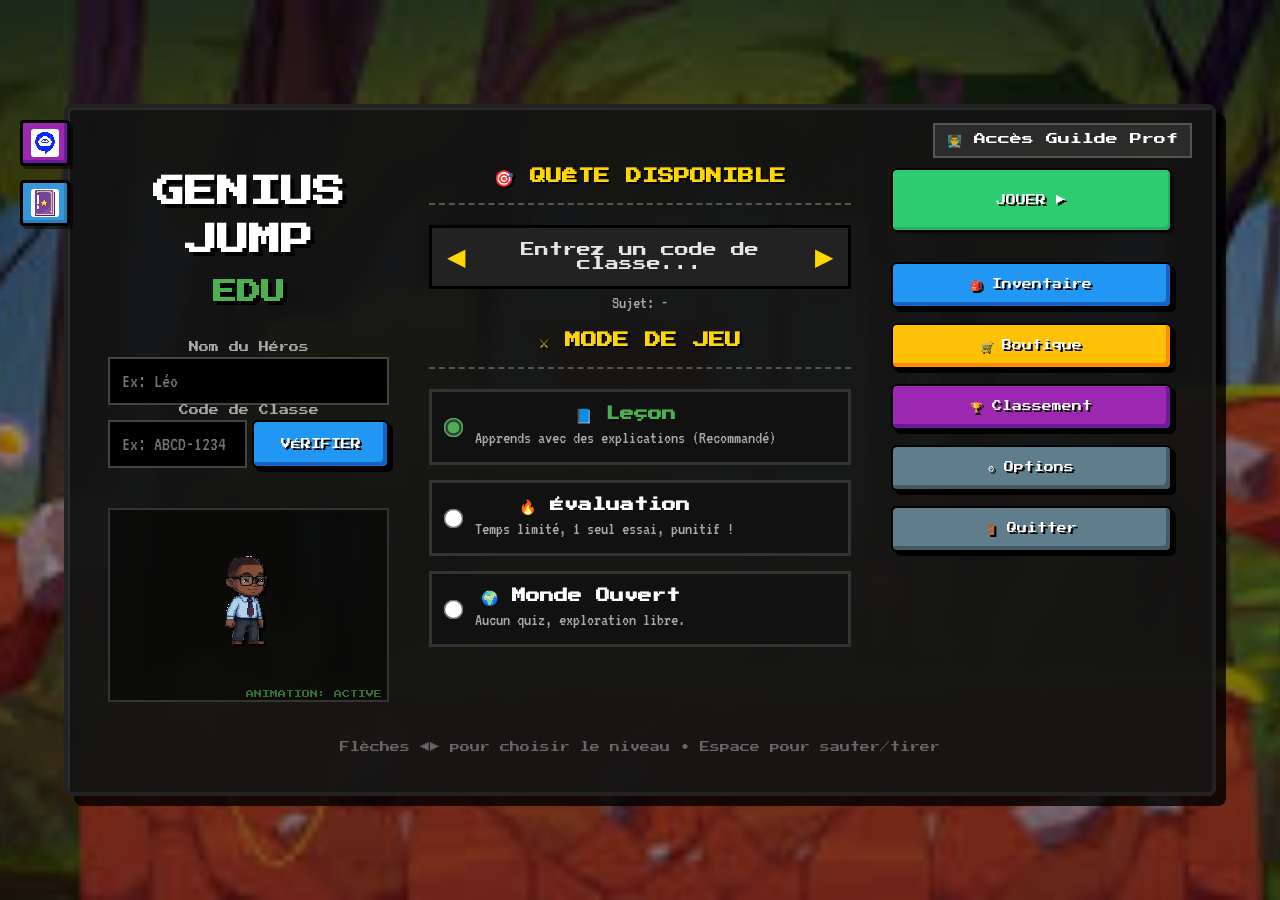
==== index.html @ fec61292 "ajout des autres styles de question:qcm,vrai ou faux , glisser deposer ..." ====
<!doctype html>
<html lang="fr">
<head>
  <meta charset="utf-8" />
  <meta name="viewport" content="width=device-width,initial-scale=1,viewport-fit=cover" />
  <title>Genius Jump</title>
  <link rel="stylesheet" href="style.css">
  <script type="importmap">
  {
    "imports": {
      "nipplejs": "https://esm.sh/nipplejs@0.9.0"
    }
  }
  </script>
</head>
<body>
  <canvas id="game"></canvas>

  <!-- Quiz overlay (vrais boutons HTML, au-dessus des contrôles tactiles) -->
  <div id="quizOverlay" class="hidden" aria-hidden="true">
    <div class="quiz-panel">
      <div class="quiz-meta">
        <span id="quizBloom">Question</span>
        <span id="quizXp">+50 XP</span>
      </div>
      <div class="quiz-timer-track"><div id="quizTimerFill"></div></div>
      <p id="quizQuestionText"></p>
      <div id="quizAnswers" class="quiz-answers">
        <button type="button" class="quiz-answer-btn quiz-btn-a" data-choice="A"><span>A.</span> <span id="quizLabelA"></span></button>
        <button type="button" class="quiz-answer-btn quiz-btn-b" data-choice="B"><span>B.</span> <span id="quizLabelB"></span></button>
        <button type="button" class="quiz-answer-btn quiz-btn-c" data-choice="C"><span>C.</span> <span id="quizLabelC"></span></button>
        <button type="button" class="quiz-answer-btn quiz-btn-d" data-choice="D"><span>D.</span> <span id="quizLabelD"></span></button>
      </div>
      <p id="quizHint" class="quiz-hint">Touche 1-4 ou clique une réponse</p>
    </div>
  </div>

  <!-- Full-screen menu overlay (shows when not playing) -->
  <div id="menuOverlay" role="dialog" aria-hidden="true">
    <div class="menu-bg"></div>
    <div class="menu-panel game-hub" role="menu">
      <a href="./dashboard/index.html" class="dashboard-link" target="_blank" title="Espace Enseignant">👨‍🏫 Accès Guilde Prof</a>
      
      <!-- Student Stats (Pause Menu) -->
      <div id="menu-xp-display" class="student-stats hidden">
        <img src="player.png" class="mini-avatar"> 
        <strong id="pause-student-name">-</strong> | 
        <img src="coin.png" class="mini-icon"> <strong id="pause-student-xp">0</strong> XP
      </div>

      <div class="hub-grid">
        <!-- Colonne Gauche : Profil -->
        <div class="hub-col profile-col">
          <h1 class="menu-title">GENIUS<br>JUMP<br><span class="edu-text">EDU</span></h1>
          <div class="student-login">
            <div class="login-box">
              <label>Nom du Héros</label>
              <input type="text" id="student-name" placeholder="Ex: Léo" class="menu-input">
            </div>
            <div class="login-box">
              <label>Code de Classe</label>
              <div style="display:flex; gap:5px;">
                <input type="text" id="class-code" placeholder="Ex: ABCD-1234" class="menu-input">
                <button id="btn-verify-class" class="arcade-btn blue-btn mini-btn" style="padding:5px 10px !important;">VÉRIFIER</button>
              </div>
            </div>
          </div>
          <div class="player-preview">
            <div class="menu-player-sprite"></div>
          </div>
        </div>

        <!-- Centre : Sélection Niveau et Modes -->
        <div class="hub-col center-col">
          <h2>🎯 QUÊTE DISPONIBLE</h2>
          <div id="quest-selector-dynamic">
            <div class="level-selector">
              <button id="prev-level" class="level-arrow" aria-label="Niveau précédent">&#9664;</button>
              <span id="level-display" class="level-name">Entrez un code de classe...</span>
              <button id="next-level" class="level-arrow" aria-label="Niveau suivant">&#9654;</button>
            </div>
            <div id="world-details" style="font-family:'VT323'; color:#aaa; text-align:center; margin-top:5px; font-size:18px;">
              Sujet: -
            </div>
          </div>

          <h2>⚔️ MODE DE JEU</h2>
          <div class="mode-selector">
            <label class="mode-card">
              <input type="radio" name="gameMode" value="lesson" checked>
              <div class="mode-content">
                <h3>📘 Leçon</h3>
                <p>Apprends avec des explications (Recommandé)</p>
              </div>
            </label>
            <label class="mode-card">
              <input type="radio" name="gameMode" value="eval">
              <div class="mode-content">
                <h3>🔥 Évaluation</h3>
                <p>Temps limité, 1 seul essai, punitif !</p>
              </div>
            </label>
            <label class="mode-card">
              <input type="radio" name="gameMode" value="free">
              <div class="mode-content">
                <h3>🌍 Monde Ouvert</h3>
                <p>Aucun quiz, exploration libre.</p>
              </div>
            </label>
          </div>
        </div>

        <!-- Droite : Actions -->
        <div class="hub-col actions-col">
          <button id="menu-resume" class="arcade-btn green-btn hidden">REPRENDRE</button>
          <button id="menu-play" class="arcade-btn green-btn main-play-btn">JOUER ▶</button>
          
          <div class="dummy-buttons">
            <button class="arcade-btn blue-btn dummy-btn" data-feature="Inventaire">🎒 Inventaire</button>
            <button class="arcade-btn gold-btn dummy-btn" data-feature="Boutique">🛒 Boutique</button>
            <button class="arcade-btn purple-btn dummy-btn" data-feature="Classement">🏆 Classement</button>
            <button id="menu-options" class="arcade-btn grey-btn">⚙️ Options</button>
            <button id="menu-quit" class="arcade-btn grey-btn">🚪 Quitter</button>
          </div>
        </div>
      </div>
      
      <div class="menu-foot">Flèches ◀▶ pour choisir le niveau • Espace pour sauter/tirer</div>
    </div>
  </div>

  <!-- On-screen controls container (mobile) -->
  <div id="controls">
    <div id="joy"></div>
    <button id="jump" aria-label="Saut">▲</button>
    <div id="hud"></div>
    <button id="pauseBtn" aria-label="Pause">⏸</button>
  </div>

  <!-- Modal d'indices du Livre -->
  <div id="livreOverlay" class="hidden">
    <div class="livre-content">
      <div class="livre-header">
        <span class="livre-title">📖 GRIMOIRE DE CONNAISSANCES</span>
        <button id="livreCloseBtn" class="livre-close-btn">&times;</button>
      </div>
      <div class="livre-body">
        <img src="livre1.jpeg" class="livre-large-img" alt="Livre">
        <div class="livre-text-box">
          <p id="livreText">Chargement des explications et indices de l'IA...</p>
        </div>
      </div>
      <div class="livre-footer">
        <button id="livreReadBtn" class="arcade-btn green-btn">J'AI COMPRIS !</button>
      </div>
    </div>
  </div>

  <!-- Bouton Historique des Indices -->
  <button id="bookHistoryToggle" aria-label="Index des Livres" class="history-toggle-btn">
    <img src="livre1.jpeg" alt="Grimoire" style="width:28px; height:28px; object-fit:cover; border-radius:3px; image-rendering:pixelated;">
  </button>

  <!-- Panel Historique des Indices (Grimoires) -->
  <div id="bookHistoryPanel" class="history-panel hidden">
    <div class="history-header">
      <span class="history-title">📚 INDEX DES GRIMOIRES</span>
      <button id="bookHistoryClose" class="history-close-btn">&times;</button>
    </div>
    <div id="bookHistoryList" class="history-list">
      <div class="history-empty-state">Aucun grimoire collecté. Explore les niveaux pour trouver des indices !</div>
    </div>
  </div>

  <!-- Chatbot IA (Thème Retro Arcade) -->
  <button id="chatbotToggle" aria-label="Ouvrir le Chatbot IA" class="chatbot-toggle-btn">
    <img src="chatbot.jpeg" alt="Chatbot IA" style="width:28px; height:28px; object-fit:cover; border-radius:3px; image-rendering:pixelated;">
  </button>

  <div id="chatbotPanel" class="chatbot-panel hidden">
    <div class="chatbot-header">
      <span class="chatbot-title">👾 COMPAGNON GENIUS</span>
      <button id="chatbotClose" class="chatbot-close-btn">&times;</button>
    </div>
    
    <div class="chatbot-shop-bar">
      <span id="chatbotQueriesCount">💬 1 Question</span>
      <button id="btnBuyQuery" class="chatbot-buy-btn">🛒 +1 Question (5 🪙)</button>
    </div>

    <div id="chatbotMessages" class="chatbot-messages">
      <div class="chat-message bot">
        <div class="chat-sender">BOT</div>
        <div class="chat-bubble">Salut Héros ! Collecte 5 pièces d'or (🪙) et achète-moi des requêtes pour me poser des questions sur tes devoirs ou le jeu !</div>
      </div>
    </div>

    <form id="chatbotForm" class="chatbot-input-area">
      <input type="text" id="chatbotInput" placeholder="Pose-moi une question..." autocomplete="off" class="chatbot-input" required>
      <button type="submit" id="chatbotSend" class="chatbot-send-btn">POSER</button>
    </form>
  </div>

  <script type="module" src="main.js"></script>
</body>
</html>
---- style.css ----
@import url('https://fonts.googleapis.com/css2?family=Press+Start+2P&family=VT323&display=swap');

:root{
  --bg:#0b1220;
  --fg:#e6e6e6;
  --accent:#f5c04a;
  --danger:#d9534f;
}
*{box-sizing:border-box;padding:0;margin:0}
html,body{height:100%}
body{
  font-family:Inter,system-ui,Segoe UI,Roboto,"Helvetica Neue",Arial;
  background:linear-gradient(180deg,var(--bg),#061019);
  display:flex;
  align-items:center;
  justify-content:center;
  -webkit-touch-callout:none;
  -webkit-user-select:none;
  user-select:none;
  overflow:hidden;
}
canvas#game{
  width:100svw;
  height:100svh;
  display:block;
  background:transparent;
  image-rendering: pixelated;
  image-rendering: crisp-edges;
}

/* Controls layout (mobile friendly) */
#controls{
  position:fixed;
  inset:0;
  pointer-events:none;
}
#joy{
  position:absolute;
  left:14px;
  bottom:14px;
  width:120px;
  height:120px;
  border-radius:999px;
  background:rgba(255,255,255,0.04);
  box-shadow:inset 0 6px 16px rgba(0,0,0,0.6);
  touch-action:none;
  pointer-events:auto;
}
#jump{
  position:absolute;
  right:14px;
  bottom:28px;
  width:84px;
  height:84px;
  border-radius:18px;
  border:0;
  background:linear-gradient(180deg,var(--accent),#e0a83b);
  color:#102028;
  font-weight:700;
  font-size:28px;
  box-shadow:0 6px 14px rgba(0,0,0,0.45);
  pointer-events:auto;
}
#hud{
  position:absolute;
  left:14px;
  top:14px;
  display:flex;
  gap:12px;
  pointer-events:none;
  transform:none;
}
#hud > div{
  background:rgba(255,255,255,0.06);
  color:var(--fg);
  padding:8px 12px;
  border-radius:12px;
  font-weight:600;
  backdrop-filter: blur(6px);
}
@media(min-width:900px){
  #joy{width:180px;height:180px;left:28px;bottom:28px}
  #jump{width:96px;height:96px;right:28px;bottom:28px}
}

/* Menu overlay */
#menuOverlay{
  position:fixed;
  inset:0;
  display:flex;
  align-items:center;
  justify-content:center;
  z-index:40;
  pointer-events:auto;
}
#menuOverlay.hidden{display:none;pointer-events:none}
#menuOverlay .menu-bg{
  position:absolute;
  inset:0;
  background: #000 url('bg_menu.jpeg') center / cover no-repeat;
  filter: saturate(0.96) contrast(1.02) brightness(0.6);
  opacity:1;
}
.menu-panel{
  position:relative;
  width:min(720px,92vw);
  max-width:92vw;
  padding:20px;
  border-radius:14px;
  background:linear-gradient(180deg, rgba(8,8,8,0.62), rgba(8,8,8,0.78));
  box-shadow:0 12px 40px rgba(0,0,0,0.6);
  backdrop-filter: blur(6px);
  z-index:2;
  text-align:center;
  color:var(--fg);
}
/* MENU PANEL GAMING HUB */
.game-hub {
  position: relative;
  background: rgba(20, 20, 20, 0.95);
  border: 4px solid #222;
  box-shadow: 
    inset 2px 2px 0px rgba(255,255,255,0.1),
    10px 10px 0px rgba(0,0,0,0.8);
  padding: 40px;
  width: 90%;
  max-width: 1200px;
  max-height: 90vh;
  border-radius: 8px;
  font-family: 'Press Start 2P', monospace;
  overflow-y: auto;
  image-rendering: pixelated;
}

.dashboard-link {
  position: absolute;
  top: 15px;
  right: 20px;
  color: #fff;
  text-decoration: none;
  font-size: 12px;
  background: rgba(255,255,255,0.1);
  padding: 8px 12px;
  border: 2px solid #555;
}

.hub-grid {
  display: grid;
  grid-template-columns: 1fr 1.5fr 1fr;
  gap: 40px;
  margin-top: 20px;
}

.hub-col {
  display: flex;
  flex-direction: column;
  gap: 20px;
}

.hub-col h2 {
  font-size: 16px;
  color: #FFD700;
  text-shadow: 2px 2px 0 #000;
  text-align: center;
  border-bottom: 2px dashed #555;
  padding-bottom: 15px;
}

/* Profil Col */
.menu-title {
  font-size: 32px;
  color: #fff;
  text-align: center;
  text-shadow: 4px 4px 0 #000;
  line-height: 1.5;
  margin-bottom: 10px;
}
.edu-text { color: #4CAF50; font-size: 24px; }

.login-box label {
  display: block;
  font-size: 10px;
  color: #aaa;
  margin-bottom: 5px;
}
.menu-input {
  width: 100%;
  padding: 12px;
  background: #000;
  border: 2px solid #444;
  color: #fff;
  font-family: 'VT323', monospace;
  font-size: 20px;
  outline: none;
}
.menu-input:focus { border-color: #4CAF50; }

.player-preview {
  text-align: center;
  margin-top: 20px;
  background: rgba(0,0,0,0.5);
  border: 2px solid #333;
  padding: 10px 20px 20px 20px;
  perspective: 500px;
  position: relative;
}
.player-preview:after {
  content: 'ANIMATION: ACTIVE';
  position: absolute;
  bottom: 2px;
  right: 5px;
  font-size: 8px;
  color: #4CAF50;
  opacity: 0.6;
}
.menu-player-sprite {
  width: 125px;
  height: 160px;
  background-image: url('mon_sp_clean.png');
  background-repeat: no-repeat;
  background-position: -72px -41px;
  image-rendering: pixelated;
  image-rendering: crisp-edges;
  filter: drop-shadow(4px 4px 0 rgba(0,0,0,0.8));
  margin: 0 auto;
  transform: scale(0.55);
}

/* Centre Col (Niveau & Modes) */
.level-selector {
  display: flex;
  align-items: center;
  justify-content: center;
  gap: 15px;
  background: #222;
  padding: 15px;
  border: 3px solid #000;
}
.level-arrow {
  background: transparent;
  border: none;
  color: #FFD700;
  font-size: 24px;
  cursor: pointer;
}
.level-name {
  font-size: 14px;
  min-width: 250px;
  text-align: center;
}

.mode-selector {
  display: flex;
  flex-direction: column;
  gap: 15px;
}
.mode-card {
  display: flex;
  align-items: center;
  gap: 15px;
  background: #111;
  border: 3px solid #333;
  padding: 15px;
  cursor: pointer;
  transition: all 0.2s;
}
.mode-card:hover { border-color: #555; background: #1a1a1a; }
.mode-card input[type="radio"] {
  transform: scale(1.5);
  accent-color: #4CAF50;
}
.mode-card input[type="radio"]:checked + .mode-content h3 {
  color: #4CAF50;
}
.mode-content h3 {
  font-size: 14px;
  margin-bottom: 5px;
  color: #fff;
}
.mode-content p {
  font-family: 'VT323', monospace;
  font-size: 18px;
  color: #aaa;
  margin: 0;
}

/* Droite Col (Actions) */
.arcade-btn {
  width: 100%;
  color: white;
  border: 4px solid #000;
  padding: 15px 10px;
  font-size: 14px;
  cursor: pointer;
  text-shadow: 2px 2px 0 #000;
  font-family: 'Press Start 2P', monospace;
}
.arcade-btn:active {
  transform: translate(4px, 4px);
}

.green-btn { background: #4CAF50; box-shadow: inset -4px -4px 0px #2E7D32, 4px 4px 0px #000; }
.green-btn:active { box-shadow: inset 4px 4px 0px #2E7D32, 0px 0px 0px #000; }
.main-play-btn { font-size: 18px; padding: 25px 10px; }

.blue-btn { background: #2196F3; box-shadow: inset -4px -4px 0px #1565C0, 4px 4px 0px #000; }
.gold-btn { background: #FFC107; box-shadow: inset -4px -4px 0px #FF8F00, 4px 4px 0px #000; }
.purple-btn { background: #9C27B0; box-shadow: inset -4px -4px 0px #6A1B9A, 4px 4px 0px #000; }
.grey-btn { background: #607D8B; box-shadow: inset -4px -4px 0px #455A64, 4px 4px 0px #000; }

.dummy-buttons {
  display: flex;
  flex-direction: column;
  gap: 15px;
  margin-top: 10px;
}

.menu-foot {
  text-align: center;
  color: #666;
  font-size: 10px;
  margin-top: 40px;
}

.student-stats {
  display: flex;
  align-items: center;
  justify-content: center;
  gap: 10px;
  font-size: 12px;
  background: #111;
  border: 2px solid #555;
  padding: 10px;
  margin-bottom: 20px;
}
.mini-avatar, .mini-icon { height: 20px; image-rendering: pixelated; }




/* Pause button in controls */
#pauseBtn{
  position:absolute;
  right:14px;
  top:14px;
  width:44px;
  height:44px;
  border-radius:10px;
  border:0;
  background:rgba(255,255,255,0.06);
  color:var(--fg);
  font-size:18px;
  pointer-events:auto;
  box-shadow:0 6px 14px rgba(0,0,0,0.35);
}
#pauseBtn.hidden{display:none}

/* Quiz overlay — au-dessus du canvas ET des contrôles tactiles */
#quizOverlay{
  position:fixed;
  left:0;
  right:0;
  bottom:0;
  z-index:50;
  pointer-events:none;
  display:flex;
  justify-content:center;
  padding:0 16px 16px;
}
#quizOverlay.hidden{display:none}
#quizOverlay .quiz-panel{
  pointer-events:auto;
  width:min(780px,100%);
  max-height:80vh;
  overflow-y:auto;
  background:rgba(10,14,26,0.96);
  border:2px solid #f5c04a;
  border-radius:16px;
  padding:16px;
  box-shadow:0 -8px 32px rgba(0,0,0,0.5);
}
.quiz-meta{
  display:flex;
  justify-content:space-between;
  color:#f5c04a;
  font-size:11px;
  font-weight:700;
  margin-bottom:8px;
}
.quiz-timer-track{
  height:6px;
  background:rgba(255,255,255,0.1);
  border-radius:3px;
  overflow:hidden;
  margin-bottom:12px;
}
#quizTimerFill{
  height:100%;
  width:100%;
  background:#2ecc71;
  border-radius:3px;
  transition:width 0.1s linear, background 0.2s;
}
#quizQuestionText{
  color:#fff;
  font-weight:700;
  font-size:18px;
  text-align:center;
  margin-bottom:14px;
  line-height:1.3;
}
.quiz-answers{
  display:grid;
  grid-template-columns:1fr 1fr;
  gap:10px;
}
.quiz-answer-btn{
  border:0;
  border-radius:8px;
  padding:10px 12px;
  color:#fff;
  font-size:14px;
  font-weight:600;
  text-align:left;
  cursor:pointer;
  min-height:44px;
  touch-action:manipulation;
}
.quiz-answer-btn:active{transform:scale(0.97)}
.quiz-answer-btn:disabled{opacity:0.45;cursor:not-allowed}
.quiz-btn-a{background:#e74c3c}
.quiz-btn-b{background:#2ecc71}
.quiz-btn-c{background:#3498db}
.quiz-btn-d{background:#f39c12}
.quiz-hint{
  margin-top:10px;
  text-align:center;
  color:#888;
  font-size:12px;
}

/* === Quiz Type Layouts === */
/* True/False — big 2-button layout */
.quiz-answers.tf-layout {
  grid-template-columns: 1fr 1fr;
  gap: 14px;
}
.quiz-answers.tf-layout .quiz-answer-btn {
  font-family: 'Press Start 2P', monospace;
  font-size: 14px;
  min-height: 56px;
  border-radius: 10px;
  border: 3px solid #000;
  box-shadow: 0 4px 0 rgba(0,0,0,0.4);
}

/* Matching — block layout for columns */
.quiz-answers.matching-layout {
  display: block !important;
}
.matching-btn {
  transition: background 0.15s, transform 0.1s;
  font-family: 'VT323', monospace;
}
.matching-btn:hover {
  transform: scale(1.04);
  filter: brightness(1.15);
}

/* Drag & Drop — block layout */
.quiz-answers.dragdrop-layout {
  display: block !important;
}
.drag-chip-btn:hover {
  transform: scale(1.08);
  filter: brightness(1.2);
}
.drag-slot {
  transition: color 0.2s, background 0.2s;
}

/* Arcade validate/action buttons (shared) */
.arcade-btn {
  border: 2px solid #000;
  border-radius: 6px;
  font-family: 'Press Start 2P', monospace;
  font-size: 10px;
  cursor: pointer;
  transition: transform 0.08s;
  touch-action: manipulation;
}
.arcade-btn:active { transform: translate(2px,2px); }
.arcade-btn:disabled { opacity: 0.4; cursor: not-allowed; }
.green-btn {
  background: #2ecc71;
  color: #fff;
  box-shadow: inset -2px -3px 0 #27ae60, 2px 2px 0 rgba(0,0,0,0.35);
}
.green-btn:hover:not(:disabled) { background: #27ae60; }
#controls.quiz-blocked,
#controls.quiz-blocked *{
  pointer-events:none !important;
}

/* --- CHATBOT RETRO STYLE --- */
.chatbot-toggle-btn {
  position: fixed;
  left: 20px;
  top: 120px;
  background: #9c27b0;
  color: #fff;
  border: 3px solid #000;
  box-shadow: inset -3px -3px 0px #6a1b9a, 3px 3px 0px rgba(0,0,0,0.5);
  font-family: 'Press Start 2P', monospace;
  font-size: 11px;
  padding: 6px 8px;
  cursor: pointer;
  z-index: 99;
  border-radius: 4px;
  display: flex;
  align-items: center;
  justify-content: center;
}
.chatbot-toggle-btn:active {
  transform: translate(2px, 2px);
  box-shadow: inset 3px 3px 0px #6a1b9a, 1px 1px 0px rgba(0,0,0,0.5);
}

.chatbot-panel {
  position: fixed;
  left: 20px;
  top: 120px;
  width: 360px;
  height: 480px;
  max-height: 60vh;
  background: rgba(15, 20, 30, 0.96);
  border: 4px solid #f5c04a; /* Yellow/Gold border */
  box-shadow: 6px 6px 0px rgba(0,0,0,0.8);
  border-radius: 8px;
  display: flex;
  flex-direction: column;
  z-index: 100;
  overflow: hidden;
  font-family: 'VT323', monospace;
}

/* Responsive for mobile devices */
@media (max-width: 600px) {
  .chatbot-panel {
    inset: 10px;
    width: auto;
    height: auto;
    max-height: none;
    bottom: 10px;
  }
}

.chatbot-header {
  background: #f5c04a;
  color: #0b1220;
  padding: 10px 12px;
  display: flex;
  justify-content: space-between;
  align-items: center;
  border-bottom: 4px solid #000;
}
.chatbot-title {
  font-family: 'Press Start 2P', monospace;
  font-size: 11px;
  font-weight: bold;
}
.chatbot-close-btn {
  background: transparent;
  border: none;
  color: #0b1220;
  font-size: 24px;
  font-weight: bold;
  cursor: pointer;
  line-height: 1;
}
.chatbot-close-btn:hover {
  color: #d9534f;
}

.chatbot-shop-bar {
  background: rgba(245, 192, 74, 0.08);
  border-bottom: 2px dashed #444;
  padding: 8px 12px;
  display: flex;
  justify-content: space-between;
  align-items: center;
  font-size: 18px;
  color: #ffd700;
}
.chatbot-buy-btn {
  background: #2ecc71;
  color: #fff;
  border: 2px solid #000;
  box-shadow: inset -2px -2px 0px #27ae60, 2px 2px 0px rgba(0,0,0,0.3);
  font-family: 'VT323', monospace;
  font-size: 16px;
  padding: 2px 8px;
  cursor: pointer;
  border-radius: 4px;
}
.chatbot-buy-btn:active {
  transform: translate(1px, 1px);
  box-shadow: inset 2px 2px 0px #27ae60, 0px 0px 0px rgba(0,0,0,0.3);
}

.chatbot-messages {
  flex: 1;
  padding: 12px;
  overflow-y: auto;
  display: flex;
  flex-direction: column;
  gap: 12px;
  background: rgba(0,0,0,0.2);
}
/* Scrollbar styling */
.chatbot-messages::-webkit-scrollbar {
  width: 8px;
}
.chatbot-messages::-webkit-scrollbar-track {
  background: #0b1220;
}
.chatbot-messages::-webkit-scrollbar-thumb {
  background: #f5c04a;
  border-radius: 4px;
}

.chat-message {
  display: flex;
  flex-direction: column;
  max-width: 85%;
}
.chat-message.bot {
  align-self: flex-start;
}
.chat-message.user {
  align-self: flex-end;
}
.chat-sender {
  font-family: 'Press Start 2P', monospace;
  font-size: 8px;
  margin-bottom: 4px;
  color: #888;
}
.chat-message.user .chat-sender {
  text-align: right;
  color: #3498db;
}
.chat-message.bot .chat-sender {
  color: #ffd700;
}

.chat-bubble {
  padding: 8px 12px;
  font-size: 18px;
  line-height: 1.2;
  border-radius: 8px;
  word-break: break-word;
}
.chat-message.bot .chat-bubble {
  background: rgba(245, 192, 74, 0.1);
  border: 2px solid #f5c04a;
  color: #fff;
}
.chat-message.user .chat-bubble {
  background: rgba(52, 152, 219, 0.1);
  border: 2px solid #3498db;
  color: #fff;
}

.chatbot-input-area {
  padding: 10px;
  display: flex;
  gap: 8px;
  background: rgba(10, 14, 26, 0.9);
  border-top: 3px solid #000;
}
.chatbot-input {
  flex: 1;
  background: #000;
  border: 2px solid #444;
  color: #fff;
  font-family: 'VT323', monospace;
  font-size: 18px;
  padding: 8px;
  outline: none;
  border-radius: 4px;
}
.chatbot-input:focus {
  border-color: #f5c04a;
}
.chatbot-send-btn {
  background: #3498db;
  color: #fff;
  border: 2px solid #000;
  box-shadow: inset -2px -2px 0px #2980b9, 2px 2px 0px rgba(0,0,0,0.3);
  font-family: 'Press Start 2P', monospace;
  font-size: 10px;
  padding: 8px 12px;
  cursor: pointer;
  border-radius: 4px;
}
.chatbot-send-btn:active {
  transform: translate(1px, 1px);
  box-shadow: inset 2px 2px 0px #2980b9, 0px 0px 0px rgba(0,0,0,0.3);
}

.hidden {
  display: none !important;
}

/* --- BOOK HINT MODAL STYLE --- */
#livreOverlay {
  position: fixed;
  inset: 0;
  background: rgba(0, 0, 0, 0.85);
  z-index: 150;
  display: flex;
  justify-content: center;
  align-items: center;
  backdrop-filter: blur(4px);
}
.livre-content {
  background: #f7eed9; /* Parchment cream background */
  border: 5px solid #8e44ad; /* Purple mystical border */
  box-shadow: 0px 10px 0px #000, 0 10px 30px rgba(0,0,0,0.6);
  border-radius: 12px;
  width: 520px;
  max-width: 90%;
  display: flex;
  flex-direction: column;
  overflow: hidden;
  font-family: 'VT323', monospace;
  animation: popIn 0.25s cubic-bezier(0.175, 0.885, 0.32, 1.275);
}
@keyframes popIn {
  from { transform: scale(0.8); opacity: 0; }
  to { transform: scale(1); opacity: 1; }
}
.livre-header {
  background: #8e44ad;
  color: #fff;
  padding: 12px 16px;
  display: flex;
  justify-content: space-between;
  align-items: center;
  border-bottom: 4px solid #000;
}
.livre-title {
  font-family: 'Press Start 2P', monospace;
  font-size: 11px;
  font-weight: bold;
}
.livre-close-btn {
  background: transparent;
  border: none;
  color: #fff;
  font-size: 26px;
  font-weight: bold;
  cursor: pointer;
  line-height: 1;
}
.livre-close-btn:hover {
  color: #ff6b6b;
}
.livre-body {
  padding: 24px;
  display: flex;
  gap: 20px;
  align-items: flex-start;
}
@media (max-width: 500px) {
  .livre-body {
    flex-direction: column;
    align-items: center;
    text-align: center;
  }
}
.livre-large-img {
  width: 110px;
  height: auto;
  border: 3px solid #000;
  border-radius: 6px;
  box-shadow: 4px 4px 0px rgba(0,0,0,0.15);
  background: #fff;
}
.livre-text-box {
  flex: 1;
  font-size: 22px;
  line-height: 1.35;
  color: #2c3e50;
  word-break: break-word;
}
.livre-footer {
  padding: 16px;
  border-top: 3px dashed #8e44ad;
  background: rgba(142, 68, 173, 0.05);
  display: flex;
  justify-content: center;
}

/* --- BOOK HISTORY MODAL STYLE --- */
.history-toggle-btn {
  position: fixed;
  left: 20px;
  top: 180px;
  background: #3498db;
  color: #fff;
  border: 3px solid #000;
  box-shadow: inset -3px -3px 0px #2980b9, 3px 3px 0px rgba(0,0,0,0.5);
  font-family: 'Press Start 2P', monospace;
  font-size: 11px;
  padding: 6px 8px;
  cursor: pointer;
  z-index: 99;
  border-radius: 4px;
  display: flex;
  align-items: center;
  justify-content: center;
}
.history-toggle-btn:active {
  transform: translate(2px, 2px);
  box-shadow: inset 3px 3px 0px #2980b9, 1px 1px 0px rgba(0,0,0,0.5);
}

.history-panel {
  position: fixed;
  left: 20px;
  top: 180px;
  width: 360px;
  height: 480px;
  max-height: 60vh;
  background: rgba(15, 20, 30, 0.96);
  border: 4px solid #8e44ad; /* Purple mystical border */
  box-shadow: 6px 6px 0px rgba(0,0,0,0.8);
  border-radius: 8px;
  display: flex;
  flex-direction: column;
  z-index: 100;
  overflow: hidden;
  font-family: 'VT323', monospace;
}
.history-header {
  background: #8e44ad;
  color: #fff;
  padding: 10px 12px;
  display: flex;
  justify-content: space-between;
  align-items: center;
  border-bottom: 4px solid #000;
}
.history-title {
  font-family: 'Press Start 2P', monospace;
  font-size: 10px;
  font-weight: bold;
}
.history-close-btn {
  background: transparent;
  border: none;
  color: #fff;
  font-size: 24px;
  font-weight: bold;
  cursor: pointer;
  line-height: 1;
}
.history-close-btn:hover {
  color: #ff6b6b;
}
.history-list {
  flex: 1;
  padding: 12px;
  overflow-y: auto;
  display: flex;
  flex-direction: column;
  gap: 12px;
  background: rgba(0,0,0,0.2);
}
.history-item {
  background: rgba(142, 68, 173, 0.08);
  border: 2px solid #8e44ad;
  border-radius: 6px;
  padding: 10px;
}
.history-item-q {
  font-family: 'Press Start 2P', monospace;
  font-size: 8px;
  color: #c384ed;
  margin-bottom: 6px;
  line-height: 1.3;
}
.history-item-h {
  font-size: 18px;
  color: #fff;
  line-height: 1.25;
}
.history-empty-state {
  text-align: center;
  color: #888;
  font-size: 18px;
  margin-top: 40px;
}
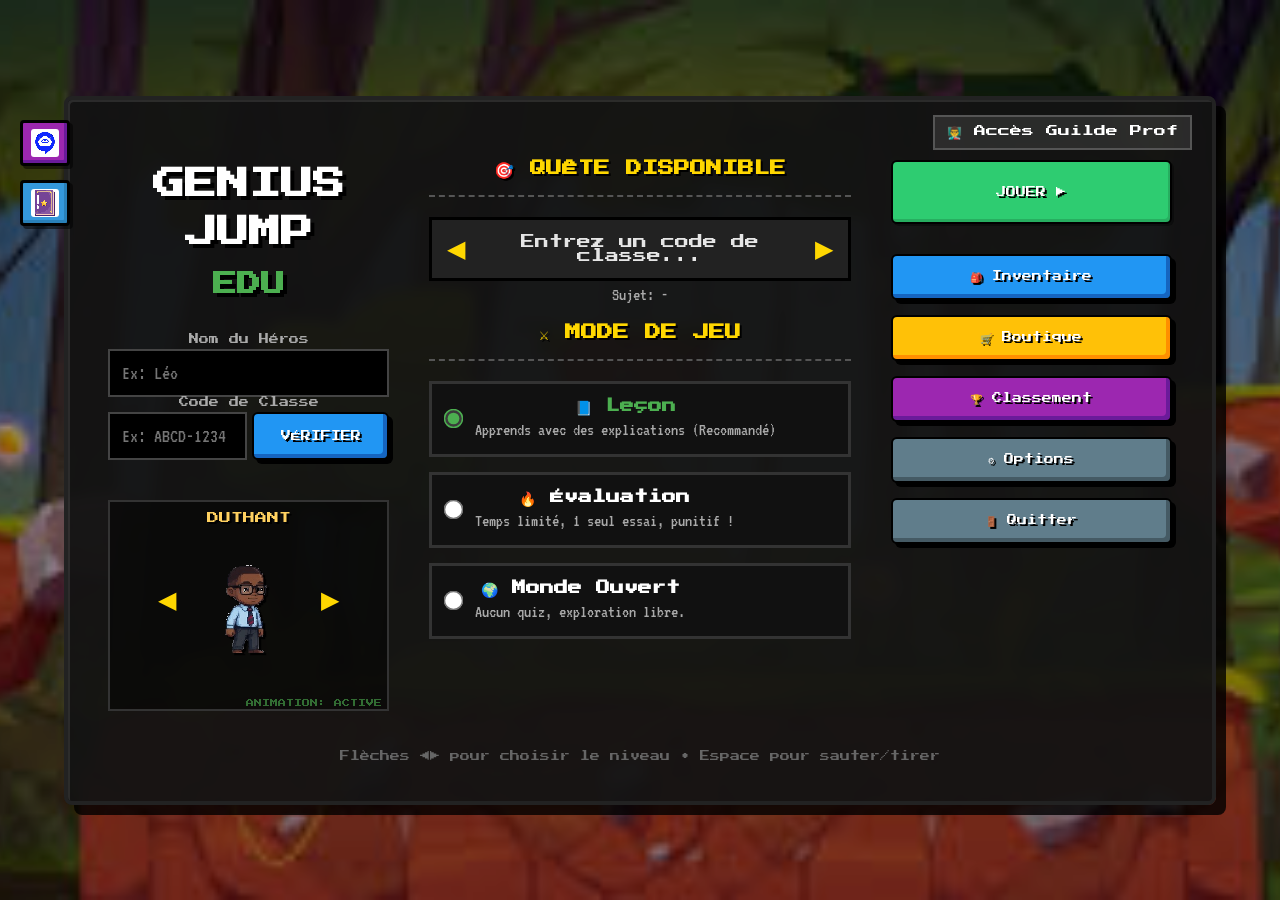
==== commit c311b1a2: "ajout des personnages maylis et etoundi" ====
--- a/index.html
+++ b/index.html
@@ -36,7 +36,7 @@
   </div>
 
   <!-- Full-screen menu overlay (shows when not playing) -->
-  <div id="menuOverlay" role="dialog" aria-hidden="true">
+  <div id="menuOverlay" role="dialog">
     <div class="menu-bg"></div>
     <div class="menu-panel game-hub" role="menu">
       <a href="./dashboard/index.html" class="dashboard-link" target="_blank" title="Espace Enseignant">👨‍🏫 Accès Guilde Prof</a>
@@ -65,8 +65,13 @@
               </div>
             </div>
           </div>
-          <div class="player-preview">
-            <div class="menu-player-sprite"></div>
+          <div class="player-preview" style="display:flex; align-items:center; justify-content:center; gap: 10px;">
+            <button id="prev-char" class="level-arrow" aria-label="Personnage précédent">&#9664;</button>
+            <div style="display:flex; flex-direction:column; align-items:center;">
+              <div id="character-name" style="font-family:'Press Start 2P', monospace; font-size:12px; color:#ffd160; margin-bottom:5px; text-transform:uppercase; text-shadow: 2px 2px 0 #000;">DUTHANT</div>
+              <div id="menu-player-sprite" class="menu-player-sprite"></div>
+            </div>
+            <button id="next-char" class="level-arrow" aria-label="Personnage suivant">&#9654;</button>
           </div>
         </div>
 
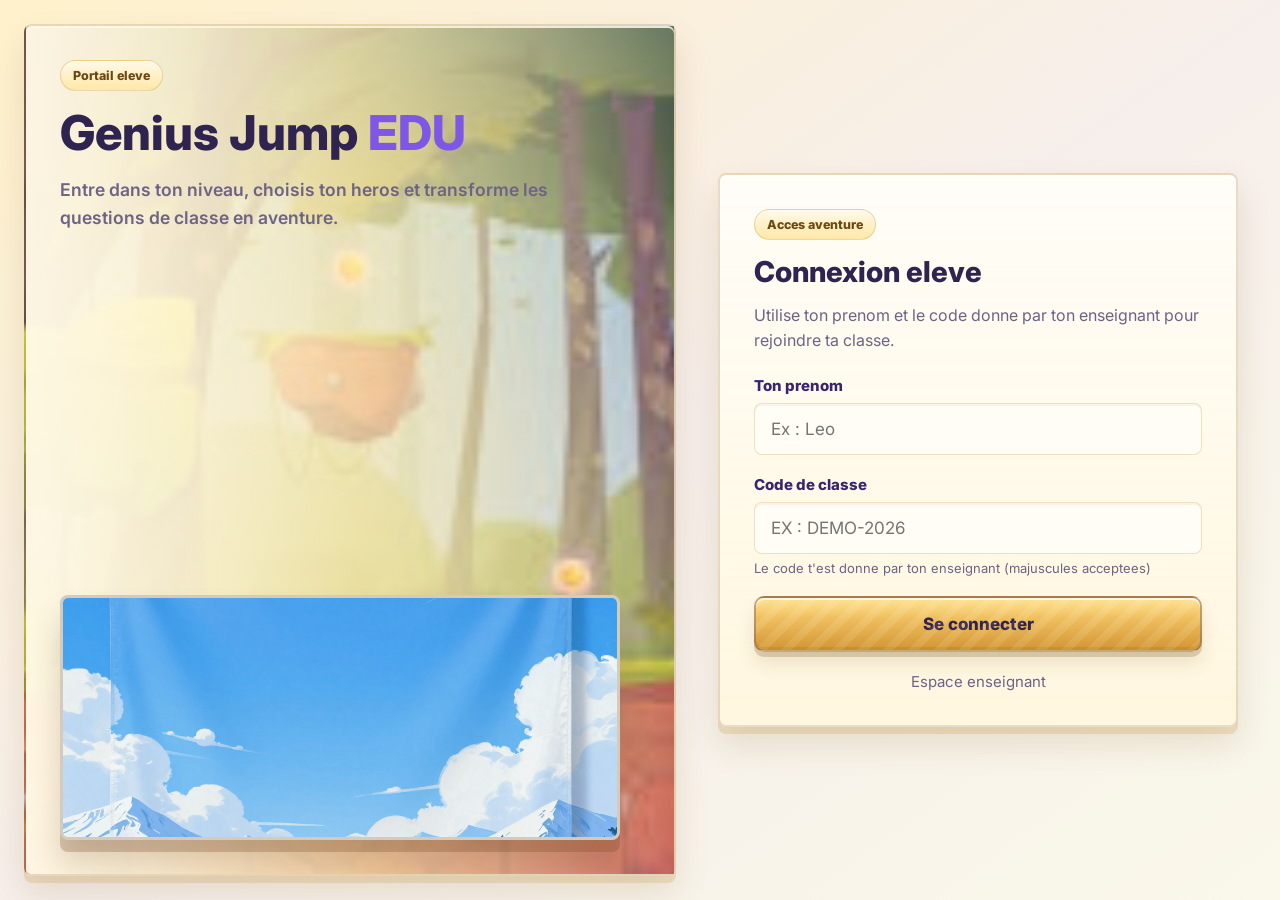
==== commit 5f50c614: "mise a jour du chatbot et de la generation automatique des questions" ====
--- a/index.html
+++ b/index.html
@@ -3,7 +3,10 @@
 <head>
   <meta charset="utf-8" />
   <meta name="viewport" content="width=device-width,initial-scale=1,viewport-fit=cover" />
-  <title>Genius Jump</title>
+  <title>Genius Jump EDU</title>
+  <link rel="preconnect" href="https://fonts.googleapis.com">
+  <link rel="preconnect" href="https://fonts.gstatic.com" crossorigin>
+  <link href="https://fonts.googleapis.com/css2?family=Inter:wght@400;500;600;700;800&display=swap" rel="stylesheet">
   <link rel="stylesheet" href="style.css">
   <script type="importmap">
   {
@@ -16,7 +19,6 @@
 <body>
   <canvas id="game"></canvas>
 
-  <!-- Quiz overlay (vrais boutons HTML, au-dessus des contrôles tactiles) -->
   <div id="quizOverlay" class="hidden" aria-hidden="true">
     <div class="quiz-panel">
       <div class="quiz-meta">
@@ -31,110 +33,108 @@
         <button type="button" class="quiz-answer-btn quiz-btn-c" data-choice="C"><span>C.</span> <span id="quizLabelC"></span></button>
         <button type="button" class="quiz-answer-btn quiz-btn-d" data-choice="D"><span>D.</span> <span id="quizLabelD"></span></button>
       </div>
-      <p id="quizHint" class="quiz-hint">Touche 1-4 ou clique une réponse</p>
-    </div>
-  </div>
-
-  <!-- Full-screen menu overlay (shows when not playing) -->
+      <p id="quizHint" class="quiz-hint">Touche 1-4 ou clique une reponse</p>
+    </div>
+  </div>
+
+  <!-- Menu plein ecran -->
   <div id="menuOverlay" role="dialog">
-    <div class="menu-bg"></div>
-    <div class="menu-panel game-hub" role="menu">
-      <a href="./dashboard/index.html" class="dashboard-link" target="_blank" title="Espace Enseignant">👨‍🏫 Accès Guilde Prof</a>
-      
-      <!-- Student Stats (Pause Menu) -->
-      <div id="menu-xp-display" class="student-stats hidden">
-        <img src="player.png" class="mini-avatar"> 
-        <strong id="pause-student-name">-</strong> | 
-        <img src="coin.png" class="mini-icon"> <strong id="pause-student-xp">0</strong> XP
-      </div>
-
-      <div class="hub-grid">
-        <!-- Colonne Gauche : Profil -->
-        <div class="hub-col profile-col">
-          <h1 class="menu-title">GENIUS<br>JUMP<br><span class="edu-text">EDU</span></h1>
-          <div class="student-login">
-            <div class="login-box">
-              <label>Nom du Héros</label>
-              <input type="text" id="student-name" placeholder="Ex: Léo" class="menu-input">
-            </div>
-            <div class="login-box">
-              <label>Code de Classe</label>
-              <div style="display:flex; gap:5px;">
-                <input type="text" id="class-code" placeholder="Ex: ABCD-1234" class="menu-input">
-                <button id="btn-verify-class" class="arcade-btn blue-btn mini-btn" style="padding:5px 10px !important;">VÉRIFIER</button>
+    <div class="menu-shell">
+
+      <!-- Ecran connexion -->
+      <div id="login-screen" class="menu-screen">
+        <div class="login-layout">
+          <div class="login-brand">
+            <div class="login-brand-copy">
+              <span class="login-kicker">Portail eleve</span>
+              <h1>Genius Jump <span>EDU</span></h1>
+              <p>Entre dans ton niveau, choisis ton heros et transforme les questions de classe en aventure.</p>
+            </div>
+            <div class="login-banner-card" aria-hidden="true">
+              <img src="banner10.png" alt="">
+            </div>
+          </div>
+          <div class="login-card">
+            <span class="login-card-kicker">Acces aventure</span>
+            <h2>Connexion eleve</h2>
+            <p class="login-card-intro">Utilise ton prenom et le code donne par ton enseignant pour rejoindre ta classe.</p>
+            <div class="field">
+              <label for="student-name">Ton prenom</label>
+              <input type="text" id="student-name" placeholder="Ex : Leo" autocomplete="name">
+            </div>
+            <div class="field">
+              <label for="class-code">Code de classe</label>
+              <input type="text" id="class-code" placeholder="Ex : DEMO-2026" autocomplete="off" style="text-transform:uppercase">
+              <span class="field-hint">Le code t'est donne par ton enseignant (majuscules acceptees)</span>
+            </div>
+            <p id="login-error" class="login-error hidden"></p>
+            <button type="button" id="btn-verify-class" class="btn-primary btn-large">Se connecter</button>
+            <a href="./dashboard/index.html" class="link-prof" target="_blank">Espace enseignant</a>
+          </div>
+        </div>
+      </div>
+
+      <!-- Ecran hub (apres connexion) -->
+      <div id="hub-screen" class="menu-screen hidden">
+        <div class="hub-banner" aria-hidden="true"></div>
+        <header class="hub-header">
+          <div class="hub-header-left">
+            <h1>Genius Jump <span>EDU</span></h1>
+            <p id="hub-welcome">Bienvenue</p>
+          </div>
+          <div class="hub-header-right">
+            <div class="hub-badge">
+              <span class="hub-badge-label">Classe</span>
+              <strong id="profile-class-code">-</strong>
+            </div>
+            <button type="button" id="btn-change-profile" class="btn-ghost">Changer de compte</button>
+            <a href="./dashboard/index.html" class="btn-ghost" target="_blank">Espace prof</a>
+          </div>
+        </header>
+
+        <div id="menu-xp-display" class="pause-stats hidden">
+          <span id="pause-student-name">-</span> · <span id="pause-student-xp">0</span> XP
+        </div>
+
+        <main class="hub-main">
+          <section class="hub-section hub-activities">
+            <div class="section-head">
+              <h2>Activites</h2>
+              <p id="activities-hint">Selectionne une activite configuree par ton enseignant.</p>
+            </div>
+            <div id="activities-list" class="activities-grid"></div>
+            <div id="selected-activity-info" class="activity-selected hidden">
+              <span id="activity-mode-badge" class="mode-pill">LECON</span>
+              <p id="activity-detail-text">-</p>
+            </div>
+          </section>
+
+          <aside class="hub-section hub-sidebar">
+            <div class="section-head">
+              <h2>Personnage</h2>
+              <p id="character-hint">Choisis ton heros</p>
+            </div>
+            <div id="character-section" class="character-picker">
+              <button type="button" id="prev-char" class="char-nav" aria-label="Precedent">&#9664;</button>
+              <div class="char-display">
+                <div id="menu-player-sprite" class="menu-player-sprite"></div>
+                <p id="character-name" class="char-name">Duthant</p>
               </div>
-            </div>
-          </div>
-          <div class="player-preview" style="display:flex; align-items:center; justify-content:center; gap: 10px;">
-            <button id="prev-char" class="level-arrow" aria-label="Personnage précédent">&#9664;</button>
-            <div style="display:flex; flex-direction:column; align-items:center;">
-              <div id="character-name" style="font-family:'Press Start 2P', monospace; font-size:12px; color:#ffd160; margin-bottom:5px; text-transform:uppercase; text-shadow: 2px 2px 0 #000;">DUTHANT</div>
-              <div id="menu-player-sprite" class="menu-player-sprite"></div>
-            </div>
-            <button id="next-char" class="level-arrow" aria-label="Personnage suivant">&#9654;</button>
-          </div>
-        </div>
-
-        <!-- Centre : Sélection Niveau et Modes -->
-        <div class="hub-col center-col">
-          <h2>🎯 QUÊTE DISPONIBLE</h2>
-          <div id="quest-selector-dynamic">
-            <div class="level-selector">
-              <button id="prev-level" class="level-arrow" aria-label="Niveau précédent">&#9664;</button>
-              <span id="level-display" class="level-name">Entrez un code de classe...</span>
-              <button id="next-level" class="level-arrow" aria-label="Niveau suivant">&#9654;</button>
-            </div>
-            <div id="world-details" style="font-family:'VT323'; color:#aaa; text-align:center; margin-top:5px; font-size:18px;">
-              Sujet: -
-            </div>
-          </div>
-
-          <h2>⚔️ MODE DE JEU</h2>
-          <div class="mode-selector">
-            <label class="mode-card">
-              <input type="radio" name="gameMode" value="lesson" checked>
-              <div class="mode-content">
-                <h3>📘 Leçon</h3>
-                <p>Apprends avec des explications (Recommandé)</p>
-              </div>
-            </label>
-            <label class="mode-card">
-              <input type="radio" name="gameMode" value="eval">
-              <div class="mode-content">
-                <h3>🔥 Évaluation</h3>
-                <p>Temps limité, 1 seul essai, punitif !</p>
-              </div>
-            </label>
-            <label class="mode-card">
-              <input type="radio" name="gameMode" value="free">
-              <div class="mode-content">
-                <h3>🌍 Monde Ouvert</h3>
-                <p>Aucun quiz, exploration libre.</p>
-              </div>
-            </label>
-          </div>
-        </div>
-
-        <!-- Droite : Actions -->
-        <div class="hub-col actions-col">
-          <button id="menu-resume" class="arcade-btn green-btn hidden">REPRENDRE</button>
-          <button id="menu-play" class="arcade-btn green-btn main-play-btn">JOUER ▶</button>
-          
-          <div class="dummy-buttons">
-            <button class="arcade-btn blue-btn dummy-btn" data-feature="Inventaire">🎒 Inventaire</button>
-            <button class="arcade-btn gold-btn dummy-btn" data-feature="Boutique">🛒 Boutique</button>
-            <button class="arcade-btn purple-btn dummy-btn" data-feature="Classement">🏆 Classement</button>
-            <button id="menu-options" class="arcade-btn grey-btn">⚙️ Options</button>
-            <button id="menu-quit" class="arcade-btn grey-btn">🚪 Quitter</button>
-          </div>
-        </div>
-      </div>
-      
-      <div class="menu-foot">Flèches ◀▶ pour choisir le niveau • Espace pour sauter/tirer</div>
-    </div>
-  </div>
-
-  <!-- On-screen controls container (mobile) -->
+              <button type="button" id="next-char" class="char-nav" aria-label="Suivant">&#9654;</button>
+            </div>
+
+            <div class="hub-actions">
+              <button type="button" id="menu-resume" class="btn-secondary btn-large hidden">Reprendre</button>
+              <button type="button" id="menu-play" class="btn-primary btn-large btn-play" disabled>Jouer</button>
+              <button type="button" id="menu-quit" class="btn-ghost">Quitter la partie</button>
+            </div>
+          </aside>
+        </main>
+      </div>
+
+    </div>
+  </div>
+
   <div id="controls">
     <div id="joy"></div>
     <button id="jump" aria-label="Saut">▲</button>
@@ -142,70 +142,63 @@
     <button id="pauseBtn" aria-label="Pause">⏸</button>
   </div>
 
-  <!-- Modal d'indices du Livre -->
   <div id="livreOverlay" class="hidden">
     <div class="livre-content">
       <div class="livre-header">
-        <span class="livre-title">📖 GRIMOIRE DE CONNAISSANCES</span>
+        <span class="livre-title">Grimoire de connaissances</span>
         <button id="livreCloseBtn" class="livre-close-btn">&times;</button>
       </div>
       <div class="livre-body">
         <img src="livre1.jpeg" class="livre-large-img" alt="Livre">
         <div class="livre-text-box">
-          <p id="livreText">Chargement des explications et indices de l'IA...</p>
+          <p id="livreText">Chargement...</p>
         </div>
       </div>
       <div class="livre-footer">
-        <button id="livreReadBtn" class="arcade-btn green-btn">J'AI COMPRIS !</button>
-      </div>
-    </div>
-  </div>
-
-  <!-- Bouton Historique des Indices -->
-  <button id="bookHistoryToggle" aria-label="Index des Livres" class="history-toggle-btn">
-    <img src="livre1.jpeg" alt="Grimoire" style="width:28px; height:28px; object-fit:cover; border-radius:3px; image-rendering:pixelated;">
+        <button id="livreReadBtn" class="arcade-btn green-btn">J'ai compris</button>
+      </div>
+    </div>
+  </div>
+
+  <button id="bookHistoryToggle" aria-label="Grimoires" class="history-toggle-btn">
+    <img src="livre1.jpeg" alt="Grimoire" style="width:28px;height:28px;object-fit:cover;border-radius:3px;">
   </button>
 
-  <!-- Panel Historique des Indices (Grimoires) -->
   <div id="bookHistoryPanel" class="history-panel hidden">
     <div class="history-header">
-      <span class="history-title">📚 INDEX DES GRIMOIRES</span>
+      <span class="history-title">Index des grimoires</span>
       <button id="bookHistoryClose" class="history-close-btn">&times;</button>
     </div>
     <div id="bookHistoryList" class="history-list">
-      <div class="history-empty-state">Aucun grimoire collecté. Explore les niveaux pour trouver des indices !</div>
-    </div>
-  </div>
-
-  <!-- Chatbot IA (Thème Retro Arcade) -->
-  <button id="chatbotToggle" aria-label="Ouvrir le Chatbot IA" class="chatbot-toggle-btn">
-    <img src="chatbot.jpeg" alt="Chatbot IA" style="width:28px; height:28px; object-fit:cover; border-radius:3px; image-rendering:pixelated;">
+      <div class="history-empty-state">Aucun grimoire collecte.</div>
+    </div>
+  </div>
+
+  <button id="chatbotToggle" aria-label="Chatbot" class="chatbot-toggle-btn">
+    <img src="chatbot.jpeg" alt="Chatbot" style="width:28px;height:28px;object-fit:cover;border-radius:3px;">
   </button>
 
   <div id="chatbotPanel" class="chatbot-panel hidden">
     <div class="chatbot-header">
-      <span class="chatbot-title">👾 COMPAGNON GENIUS</span>
+      <span class="chatbot-title">Compagnon Genius</span>
       <button id="chatbotClose" class="chatbot-close-btn">&times;</button>
     </div>
-    
     <div class="chatbot-shop-bar">
-      <span id="chatbotQueriesCount">💬 1 Question</span>
-      <button id="btnBuyQuery" class="chatbot-buy-btn">🛒 +1 Question (5 🪙)</button>
-    </div>
-
+      <span id="chatbotQueriesCount">1 question</span>
+      <button id="btnBuyQuery" class="chatbot-buy-btn">+1 question (5 pieces)</button>
+    </div>
     <div id="chatbotMessages" class="chatbot-messages">
       <div class="chat-message bot">
-        <div class="chat-sender">BOT</div>
-        <div class="chat-bubble">Salut Héros ! Collecte 5 pièces d'or (🪙) et achète-moi des requêtes pour me poser des questions sur tes devoirs ou le jeu !</div>
-      </div>
-    </div>
-
+        <div class="chat-sender">GUIDE</div>
+        <div class="chat-bubble">Salut ! Collecte des pieces pour me poser des questions.</div>
+      </div>
+    </div>
     <form id="chatbotForm" class="chatbot-input-area">
       <input type="text" id="chatbotInput" placeholder="Pose-moi une question..." autocomplete="off" class="chatbot-input" required>
-      <button type="submit" id="chatbotSend" class="chatbot-send-btn">POSER</button>
+      <button type="submit" id="chatbotSend" class="chatbot-send-btn">Envoyer</button>
     </form>
   </div>
 
   <script type="module" src="main.js"></script>
 </body>
-</html>+</html>
--- a/style.css
+++ b/style.css
@@ -83,135 +83,332 @@
   #jump{width:96px;height:96px;right:28px;bottom:28px}
 }
 
-/* Menu overlay */
-#menuOverlay{
-  position:fixed;
-  inset:0;
-  display:flex;
-  align-items:center;
-  justify-content:center;
-  z-index:40;
-  pointer-events:auto;
-}
-#menuOverlay.hidden{display:none;pointer-events:none}
-#menuOverlay .menu-bg{
-  position:absolute;
-  inset:0;
-  background: #000 url('bg_menu.jpeg') center / cover no-repeat;
-  filter: saturate(0.96) contrast(1.02) brightness(0.6);
-  opacity:1;
-}
-.menu-panel{
-  position:relative;
-  width:min(720px,92vw);
-  max-width:92vw;
-  padding:20px;
-  border-radius:14px;
-  background:linear-gradient(180deg, rgba(8,8,8,0.62), rgba(8,8,8,0.78));
-  box-shadow:0 12px 40px rgba(0,0,0,0.6);
-  backdrop-filter: blur(6px);
-  z-index:2;
-  text-align:center;
-  color:var(--fg);
-}
-/* MENU PANEL GAMING HUB */
-.game-hub {
-  position: relative;
-  background: rgba(20, 20, 20, 0.95);
-  border: 4px solid #222;
-  box-shadow: 
-    inset 2px 2px 0px rgba(255,255,255,0.1),
-    10px 10px 0px rgba(0,0,0,0.8);
-  padding: 40px;
-  width: 90%;
-  max-width: 1200px;
-  max-height: 90vh;
+/* ── Menu plein ecran (connexion + hub) ───────────────────────────────────── */
+#menuOverlay {
+  position: fixed;
+  inset: 0;
+  z-index: 40;
+  pointer-events: auto;
+  font-family: 'Inter', 'Segoe UI', system-ui, -apple-system, Arial, sans-serif;
+}
+#menuOverlay.hidden { display: none; pointer-events: none; }
+
+.menu-shell {
+  width: 100%;
+  height: 100%;
+  min-height: 100svh;
+}
+
+.menu-screen {
+  width: 100%;
+  height: 100%;
+  min-height: 100svh;
+  display: flex;
+  flex-direction: column;
+  background: linear-gradient(145deg, #0f172a 0%, #1e293b 45%, #0f172a 100%);
+  color: #f1f5f9;
+}
+.menu-screen.hidden { display: none !important; }
+
+/* Connexion */
+.login-layout {
+  flex: 1;
+  display: grid;
+  grid-template-columns: 1fr 1fr;
+  gap: 0;
+  min-height: 100svh;
+}
+.login-brand {
+  display: flex;
+  flex-direction: column;
+  justify-content: center;
+  padding: 60px 56px;
+  background:
+    linear-gradient(135deg, rgba(59,130,246,0.15), rgba(16,185,129,0.08)),
+    url('bg_menu.jpeg') center/cover no-repeat;
+  border-right: 1px solid rgba(255,255,255,0.08);
+}
+.login-brand h1 {
+  font-size: clamp(2rem, 4vw, 3rem);
+  font-weight: 800;
+  line-height: 1.15;
+  margin-bottom: 16px;
+  letter-spacing: -0.02em;
+}
+.login-brand h1 span { color: #34d399; }
+.login-brand p {
+  font-size: 1.125rem;
+  line-height: 1.6;
+  color: rgba(241,245,249,0.85);
+  max-width: 420px;
+}
+
+.login-card {
+  display: flex;
+  flex-direction: column;
+  justify-content: center;
+  padding: 48px 56px;
+  max-width: 520px;
+  margin: 0 auto;
+  width: 100%;
+}
+.login-card h2 {
+  font-size: 1.75rem;
+  font-weight: 700;
+  margin-bottom: 8px;
+}
+.field { margin-bottom: 20px; }
+.field label {
+  display: block;
+  font-size: 0.9375rem;
+  font-weight: 600;
+  color: #cbd5e1;
+  margin-bottom: 8px;
+}
+.field input {
+  width: 100%;
+  padding: 14px 16px;
+  font-size: 1.0625rem;
+  font-family: inherit;
+  border: 2px solid #334155;
+  border-radius: 10px;
+  background: #0f172a;
+  color: #f8fafc;
+  outline: none;
+  transition: border-color 0.2s, box-shadow 0.2s;
+}
+.field input:focus {
+  border-color: #3b82f6;
+  box-shadow: 0 0 0 3px rgba(59,130,246,0.25);
+}
+.field-hint {
+  display: block;
+  margin-top: 6px;
+  font-size: 0.8125rem;
+  color: #64748b;
+}
+.login-error {
+  color: #f87171;
+  font-size: 0.9375rem;
+  margin-bottom: 12px;
+  padding: 10px 12px;
+  background: rgba(239,68,68,0.12);
   border-radius: 8px;
-  font-family: 'Press Start 2P', monospace;
-  overflow-y: auto;
-  image-rendering: pixelated;
-}
-
-.dashboard-link {
-  position: absolute;
-  top: 15px;
-  right: 20px;
-  color: #fff;
-  text-decoration: none;
-  font-size: 12px;
-  background: rgba(255,255,255,0.1);
-  padding: 8px 12px;
-  border: 2px solid #555;
-}
-
-.hub-grid {
-  display: grid;
-  grid-template-columns: 1fr 1.5fr 1fr;
-  gap: 40px;
-  margin-top: 20px;
-}
-
-.hub-col {
-  display: flex;
-  flex-direction: column;
-  gap: 20px;
-}
-
-.hub-col h2 {
-  font-size: 16px;
-  color: #FFD700;
-  text-shadow: 2px 2px 0 #000;
-  text-align: center;
-  border-bottom: 2px dashed #555;
-  padding-bottom: 15px;
-}
-
-/* Profil Col */
-.menu-title {
-  font-size: 32px;
-  color: #fff;
-  text-align: center;
-  text-shadow: 4px 4px 0 #000;
-  line-height: 1.5;
-  margin-bottom: 10px;
-}
-.edu-text { color: #4CAF50; font-size: 24px; }
-
-.login-box label {
+  border: 1px solid rgba(239,68,68,0.3);
+}
+.link-prof {
   display: block;
-  font-size: 10px;
-  color: #aaa;
-  margin-bottom: 5px;
-}
-.menu-input {
-  width: 100%;
-  padding: 12px;
-  background: #000;
-  border: 2px solid #444;
-  color: #fff;
-  font-family: 'VT323', monospace;
-  font-size: 20px;
-  outline: none;
-}
-.menu-input:focus { border-color: #4CAF50; }
-
-.player-preview {
   text-align: center;
   margin-top: 20px;
-  background: rgba(0,0,0,0.5);
-  border: 2px solid #333;
-  padding: 10px 20px 20px 20px;
-  perspective: 500px;
-  position: relative;
-}
-.player-preview:after {
-  content: 'ANIMATION: ACTIVE';
-  position: absolute;
-  bottom: 2px;
-  right: 5px;
-  font-size: 8px;
-  color: #4CAF50;
-  opacity: 0.6;
+  color: #94a3b8;
+  font-size: 0.9375rem;
+  text-decoration: none;
+}
+.link-prof:hover { color: #3b82f6; }
+
+.btn-primary, .btn-secondary, .btn-ghost {
+  font-family: inherit;
+  font-weight: 600;
+  border: none;
+  border-radius: 10px;
+  cursor: pointer;
+  transition: transform 0.1s, opacity 0.2s;
+}
+.btn-primary {
+  background: linear-gradient(135deg, #2563eb, #1d4ed8);
+  color: #fff;
+  box-shadow: 0 4px 14px rgba(37,99,235,0.4);
+}
+.btn-primary:hover:not(:disabled) { transform: translateY(-1px); }
+.btn-primary:disabled { opacity: 0.45; cursor: not-allowed; }
+.btn-secondary {
+  background: #334155;
+  color: #f1f5f9;
+}
+.btn-ghost {
+  background: transparent;
+  color: #94a3b8;
+  padding: 8px 14px;
+  font-size: 0.875rem;
+  text-decoration: none;
+  display: inline-flex;
+  align-items: center;
+}
+.btn-ghost:hover { color: #f1f5f9; background: rgba(255,255,255,0.06); }
+.btn-large {
+  width: 100%;
+  padding: 16px 24px;
+  font-size: 1.0625rem;
+}
+
+/* Hub */
+.hub-header {
+  display: flex;
+  align-items: center;
+  justify-content: space-between;
+  padding: 20px 32px;
+  border-bottom: 1px solid rgba(255,255,255,0.08);
+  background: rgba(15,23,42,0.6);
+  backdrop-filter: blur(8px);
+}
+.hub-header-left h1 {
+  font-size: 1.5rem;
+  font-weight: 800;
+  letter-spacing: -0.02em;
+}
+.hub-header-left h1 span { color: #34d399; }
+.hub-header-left p, #hub-welcome {
+  font-size: 0.9375rem;
+  color: #94a3b8;
+  margin-top: 4px;
+}
+.hub-header-right {
+  display: flex;
+  align-items: center;
+  gap: 12px;
+  flex-wrap: wrap;
+}
+.hub-badge {
+  display: flex;
+  flex-direction: column;
+  align-items: flex-end;
+  padding: 8px 14px;
+  background: rgba(59,130,246,0.12);
+  border: 1px solid rgba(59,130,246,0.3);
+  border-radius: 8px;
+}
+.hub-badge-label { font-size: 0.75rem; color: #94a3b8; }
+.hub-badge strong { font-size: 1.125rem; color: #fbbf24; letter-spacing: 0.06em; }
+
+.hub-main {
+  flex: 1;
+  display: grid;
+  grid-template-columns: 1fr 340px;
+  gap: 24px;
+  padding: 24px 32px 32px;
+  overflow: hidden;
+  min-height: 0;
+}
+.hub-section {
+  background: rgba(15,23,42,0.7);
+  border: 1px solid rgba(255,255,255,0.08);
+  border-radius: 16px;
+  padding: 24px;
+  display: flex;
+  flex-direction: column;
+  min-height: 0;
+}
+.section-head h2 {
+  font-size: 1.25rem;
+  font-weight: 700;
+  margin-bottom: 4px;
+}
+.section-head p {
+  font-size: 0.9375rem;
+  color: #94a3b8;
+  margin-bottom: 16px;
+}
+
+.activities-grid {
+  display: grid;
+  grid-template-columns: repeat(auto-fill, minmax(240px, 1fr));
+  gap: 12px;
+  overflow-y: auto;
+  flex: 1;
+  align-content: start;
+  padding-right: 4px;
+}
+.activity-card {
+  background: #1e293b;
+  border: 2px solid #334155;
+  border-radius: 12px;
+  padding: 16px;
+  text-align: left;
+  cursor: pointer;
+  font-family: inherit;
+  color: inherit;
+  transition: border-color 0.15s, background 0.15s;
+}
+.activity-card:hover { border-color: #475569; background: #253045; }
+.activity-card.selected {
+  border-color: #22c55e;
+  background: rgba(34,197,94,0.08);
+  box-shadow: 0 0 0 1px rgba(34,197,94,0.3);
+}
+.activity-card h3 {
+  font-size: 1rem;
+  font-weight: 700;
+  margin-bottom: 6px;
+  line-height: 1.35;
+}
+.activity-card p {
+  font-size: 0.875rem;
+  color: #94a3b8;
+  line-height: 1.4;
+}
+.act-badge {
+  display: inline-block;
+  margin-top: 10px;
+  padding: 4px 10px;
+  border-radius: 6px;
+  font-size: 0.6875rem;
+  font-weight: 700;
+  letter-spacing: 0.04em;
+}
+.act-badge-lesson { background: #1d4ed8; color: #fff; }
+.act-badge-eval { background: #dc2626; color: #fff; }
+
+.activity-selected {
+  margin-top: 16px;
+  padding: 14px;
+  background: rgba(34,197,94,0.08);
+  border: 1px solid rgba(34,197,94,0.35);
+  border-radius: 10px;
+}
+.mode-pill {
+  display: inline-block;
+  padding: 4px 12px;
+  border-radius: 6px;
+  font-size: 0.75rem;
+  font-weight: 700;
+  margin-bottom: 6px;
+}
+#activity-detail-text {
+  font-size: 0.9375rem;
+  color: #cbd5e1;
+}
+
+.hub-sidebar { gap: 20px; }
+.character-picker {
+  display: flex;
+  align-items: center;
+  justify-content: center;
+  gap: 12px;
+  flex: 1;
+  background: rgba(0,0,0,0.25);
+  border-radius: 12px;
+  padding: 16px;
+  min-height: 220px;
+}
+.character-picker.disabled { opacity: 0.45; pointer-events: none; }
+.char-nav {
+  width: 44px;
+  height: 44px;
+  border-radius: 10px;
+  border: 2px solid #475569;
+  background: #1e293b;
+  color: #f1f5f9;
+  font-size: 1.25rem;
+  cursor: pointer;
+}
+.char-nav:hover { border-color: #64748b; }
+.char-display { text-align: center; }
+.char-name {
+  font-size: 1rem;
+  font-weight: 700;
+  text-transform: capitalize;
+  color: #fbbf24;
+  margin-top: 8px;
 }
 .menu-player-sprite {
   width: 125px;
@@ -220,71 +417,349 @@
   background-repeat: no-repeat;
   background-position: -72px -41px;
   image-rendering: pixelated;
-  image-rendering: crisp-edges;
-  filter: drop-shadow(4px 4px 0 rgba(0,0,0,0.8));
   margin: 0 auto;
   transform: scale(0.55);
-}
-
-/* Centre Col (Niveau & Modes) */
-.level-selector {
-  display: flex;
-  align-items: center;
-  justify-content: center;
-  gap: 15px;
-  background: #222;
-  padding: 15px;
-  border: 3px solid #000;
-}
-.level-arrow {
-  background: transparent;
-  border: none;
-  color: #FFD700;
-  font-size: 24px;
-  cursor: pointer;
-}
-.level-name {
-  font-size: 14px;
-  min-width: 250px;
-  text-align: center;
-}
-
-.mode-selector {
+  filter: drop-shadow(0 8px 16px rgba(0,0,0,0.5));
+}
+.hub-actions {
   display: flex;
   flex-direction: column;
-  gap: 15px;
-}
-.mode-card {
-  display: flex;
-  align-items: center;
-  gap: 15px;
-  background: #111;
-  border: 3px solid #333;
-  padding: 15px;
-  cursor: pointer;
-  transition: all 0.2s;
-}
-.mode-card:hover { border-color: #555; background: #1a1a1a; }
-.mode-card input[type="radio"] {
-  transform: scale(1.5);
-  accent-color: #4CAF50;
-}
-.mode-card input[type="radio"]:checked + .mode-content h3 {
-  color: #4CAF50;
-}
-.mode-content h3 {
-  font-size: 14px;
-  margin-bottom: 5px;
-  color: #fff;
-}
-.mode-content p {
-  font-family: 'VT323', monospace;
-  font-size: 18px;
-  color: #aaa;
-  margin: 0;
-}
-
-/* Droite Col (Actions) */
+  gap: 10px;
+}
+.btn-play { margin-top: 4px; }
+
+.pause-stats {
+  position: absolute;
+  top: 80px;
+  left: 32px;
+  padding: 8px 14px;
+  background: rgba(0,0,0,0.5);
+  border-radius: 8px;
+  font-size: 0.875rem;
+  color: #cbd5e1;
+}
+
+@media (max-width: 900px) {
+  .login-layout { grid-template-columns: 1fr; }
+  .login-brand { padding: 40px 28px; min-height: 200px; }
+  .login-card { padding: 32px 28px; }
+  .hub-main { grid-template-columns: 1fr; }
+  .hub-header { flex-direction: column; align-items: flex-start; gap: 12px; }
+}
+
+/* Student portal refresh — coherent with the grimoire/dashboard style */
+#menuOverlay {
+  background:
+    linear-gradient(180deg, rgba(255,250,240,0.88), rgba(244,239,226,0.96)),
+    repeating-linear-gradient(90deg, rgba(59,125,122,0.05) 0 1px, transparent 1px 92px);
+}
+
+.menu-screen {
+  background:
+    linear-gradient(135deg, rgba(59,125,122,0.08), rgba(217,154,66,0.13)),
+    #f4efe2;
+  color: #2b2118;
+}
+
+.login-layout {
+  grid-template-columns: minmax(420px, 1.08fr) minmax(360px, 0.92fr);
+  gap: 24px;
+  padding: 24px;
+}
+
+.login-brand {
+  position: relative;
+  justify-content: space-between;
+  gap: 24px;
+  min-height: calc(100svh - 48px);
+  padding: 34px;
+  border: 2px solid rgba(80,54,25,0.16);
+  border-radius: 8px;
+  background:
+    linear-gradient(180deg, rgba(43,33,24,0.08), rgba(43,33,24,0.28)),
+    url('bg_menu.jpeg') center/cover no-repeat;
+  overflow: hidden;
+  box-shadow: 0 18px 34px rgba(75,50,23,0.18);
+}
+
+.login-brand::after {
+  content: "";
+  position: absolute;
+  inset: 0;
+  background: linear-gradient(90deg, rgba(255,250,240,0.9) 0%, rgba(255,250,240,0.68) 40%, rgba(255,250,240,0.2) 100%);
+  pointer-events: none;
+}
+
+.login-brand-copy,
+.login-banner-card {
+  position: relative;
+  z-index: 1;
+}
+
+.login-kicker,
+.login-card-kicker {
+  display: inline-flex;
+  width: fit-content;
+  padding: 7px 12px;
+  border-radius: 999px;
+  background: #fff4cf;
+  border: 1px solid rgba(180,109,32,0.28);
+  color: #6f4114;
+  font-size: 0.78rem;
+  font-weight: 800;
+  margin-bottom: 14px;
+}
+
+.login-brand h1 {
+  max-width: 520px;
+  color: #2b2118;
+  font-size: 3rem;
+  letter-spacing: 0;
+  text-shadow: 0 2px 0 rgba(255,255,255,0.45);
+}
+
+.login-brand h1 span,
+.hub-header-left h1 span {
+  color: #3b7d7a;
+}
+
+.login-brand p {
+  max-width: 490px;
+  color: #4f3c29;
+  font-size: 1.1rem;
+  font-weight: 600;
+}
+
+.login-banner-card {
+  width: min(560px, 100%);
+  aspect-ratio: 16 / 7;
+  border: 3px solid rgba(80,54,25,0.24);
+  border-radius: 8px;
+  overflow: hidden;
+  background: #fffaf0;
+  box-shadow: 0 12px 0 rgba(111,63,29,0.25), 0 22px 30px rgba(75,50,23,0.18);
+}
+
+.login-banner-card img {
+  width: 100%;
+  height: 100%;
+  display: block;
+  object-fit: cover;
+}
+
+.login-card {
+  align-self: center;
+  justify-content: flex-start;
+  max-width: 520px;
+  padding: 34px;
+  border: 2px solid rgba(80,54,25,0.16);
+  border-radius: 8px;
+  background:
+    linear-gradient(135deg, rgba(255,255,255,0.62), rgba(255,255,255,0)),
+    #fffaf0;
+  box-shadow: 0 18px 34px rgba(75,50,23,0.15);
+}
+
+.login-card h2 {
+  color: #2b2118;
+  font-size: 1.8rem;
+  font-weight: 800;
+}
+
+.login-card-intro {
+  margin: 6px 0 24px;
+  color: #75634f;
+  line-height: 1.55;
+}
+
+.field label {
+  color: #4c3a28;
+  font-weight: 800;
+}
+
+.field input {
+  min-height: 52px;
+  border: 1.5px solid rgba(80,54,25,0.18);
+  border-radius: 8px;
+  background: #fffdf7;
+  color: #2b2118;
+}
+
+.field input:focus {
+  border-color: #3b7d7a;
+  box-shadow: 0 0 0 3px rgba(59,125,122,0.18);
+}
+
+.field-hint,
+.link-prof,
+.hub-header-left p,
+#hub-welcome,
+.section-head p,
+.activity-card p,
+#activity-detail-text {
+  color: #75634f;
+}
+
+.login-error {
+  color: #8a2d25;
+  background: #ffe4dc;
+  border-color: rgba(201,72,62,0.25);
+}
+
+.btn-primary,
+.btn-secondary,
+.btn-ghost {
+  border-radius: 8px;
+  font-weight: 800;
+  box-shadow: 0 5px 0 rgba(43,33,24,0.16);
+}
+
+.btn-primary {
+  background: linear-gradient(180deg, #3b7d7a, #2f6664);
+  color: #fff9e8;
+}
+
+.btn-secondary {
+  background: #77583a;
+  color: #fff9e8;
+}
+
+.btn-ghost {
+  color: #5d4a36;
+}
+
+.btn-ghost:hover,
+.link-prof:hover {
+  color: #2f6664;
+  background: rgba(59,125,122,0.08);
+}
+
+.hub-banner {
+  height: 118px;
+  flex: 0 0 auto;
+  background:
+    linear-gradient(90deg, rgba(255,250,240,0.86), rgba(255,250,240,0.18)),
+    url('banner10.png') center 42% / cover no-repeat;
+  border-bottom: 2px solid rgba(80,54,25,0.14);
+}
+
+.hub-header {
+  background: rgba(255,250,240,0.94);
+  border-bottom: 2px solid rgba(80,54,25,0.13);
+  box-shadow: 0 10px 24px rgba(75,50,23,0.08);
+}
+
+.hub-header-left h1 {
+  color: #2b2118;
+  letter-spacing: 0;
+}
+
+.hub-badge {
+  background: #fff4cf;
+  border: 1px solid rgba(180,109,32,0.28);
+}
+
+.hub-badge-label {
+  color: #6f4114;
+}
+
+.hub-badge strong,
+.char-name {
+  color: #b46d20;
+}
+
+.hub-main {
+  padding: 24px;
+}
+
+.hub-section {
+  border: 2px solid rgba(80,54,25,0.14);
+  border-radius: 8px;
+  background: #fffaf0;
+  box-shadow: 0 14px 30px rgba(75,50,23,0.12);
+}
+
+.section-head h2 {
+  color: #2b2118;
+  font-weight: 800;
+}
+
+.activity-card {
+  border: 1.5px solid rgba(80,54,25,0.15);
+  border-radius: 8px;
+  background: #fffdf7;
+  color: #2b2118;
+  box-shadow: 0 4px 0 rgba(80,54,25,0.08);
+}
+
+.activity-card:hover {
+  border-color: rgba(59,125,122,0.34);
+  background: #ffffff;
+}
+
+.activity-card.selected {
+  border-color: #3b7d7a;
+  background: #e5f3ec;
+  box-shadow: 0 5px 0 rgba(59,125,122,0.18);
+}
+
+.act-badge-lesson {
+  background: #3b7d7a;
+}
+
+.act-badge-eval {
+  background: #c9483e;
+}
+
+.activity-selected {
+  background: #fff4cf;
+  border-color: rgba(180,109,32,0.28);
+}
+
+.character-picker {
+  background:
+    linear-gradient(180deg, rgba(255,244,207,0.72), rgba(255,250,240,0.82)),
+    #fffdf7;
+  border: 1.5px solid rgba(80,54,25,0.13);
+  border-radius: 8px;
+}
+
+.char-nav {
+  border: 1.5px solid rgba(80,54,25,0.18);
+  background: #fff4cf;
+  color: #5a3b1d;
+  box-shadow: 0 4px 0 rgba(80,54,25,0.12);
+}
+
+.pause-stats {
+  background: #fff4cf;
+  color: #5a3b1d;
+  border: 1px solid rgba(180,109,32,0.26);
+}
+
+@media (max-width: 900px) {
+  .login-layout {
+    grid-template-columns: 1fr;
+    padding: 14px;
+    gap: 14px;
+  }
+  .login-brand {
+    min-height: auto;
+    padding: 24px;
+  }
+  .login-brand h1 {
+    font-size: 2.2rem;
+  }
+  .login-card {
+    align-self: stretch;
+    padding: 24px;
+  }
+  .hub-banner {
+    height: 86px;
+  }
+}
+
+/* Legacy arcade buttons (livre, etc.) */
 .arcade-btn {
   width: 100%;
   color: white;
@@ -355,90 +830,6 @@
 }
 #pauseBtn.hidden{display:none}
 
-/* Quiz overlay — au-dessus du canvas ET des contrôles tactiles */
-#quizOverlay{
-  position:fixed;
-  left:0;
-  right:0;
-  bottom:0;
-  z-index:50;
-  pointer-events:none;
-  display:flex;
-  justify-content:center;
-  padding:0 16px 16px;
-}
-#quizOverlay.hidden{display:none}
-#quizOverlay .quiz-panel{
-  pointer-events:auto;
-  width:min(780px,100%);
-  max-height:80vh;
-  overflow-y:auto;
-  background:rgba(10,14,26,0.96);
-  border:2px solid #f5c04a;
-  border-radius:16px;
-  padding:16px;
-  box-shadow:0 -8px 32px rgba(0,0,0,0.5);
-}
-.quiz-meta{
-  display:flex;
-  justify-content:space-between;
-  color:#f5c04a;
-  font-size:11px;
-  font-weight:700;
-  margin-bottom:8px;
-}
-.quiz-timer-track{
-  height:6px;
-  background:rgba(255,255,255,0.1);
-  border-radius:3px;
-  overflow:hidden;
-  margin-bottom:12px;
-}
-#quizTimerFill{
-  height:100%;
-  width:100%;
-  background:#2ecc71;
-  border-radius:3px;
-  transition:width 0.1s linear, background 0.2s;
-}
-#quizQuestionText{
-  color:#fff;
-  font-weight:700;
-  font-size:18px;
-  text-align:center;
-  margin-bottom:14px;
-  line-height:1.3;
-}
-.quiz-answers{
-  display:grid;
-  grid-template-columns:1fr 1fr;
-  gap:10px;
-}
-.quiz-answer-btn{
-  border:0;
-  border-radius:8px;
-  padding:10px 12px;
-  color:#fff;
-  font-size:14px;
-  font-weight:600;
-  text-align:left;
-  cursor:pointer;
-  min-height:44px;
-  touch-action:manipulation;
-}
-.quiz-answer-btn:active{transform:scale(0.97)}
-.quiz-answer-btn:disabled{opacity:0.45;cursor:not-allowed}
-.quiz-btn-a{background:#e74c3c}
-.quiz-btn-b{background:#2ecc71}
-.quiz-btn-c{background:#3498db}
-.quiz-btn-d{background:#f39c12}
-.quiz-hint{
-  margin-top:10px;
-  text-align:center;
-  color:#888;
-  font-size:12px;
-}
-
 /* === Quiz Type Layouts === */
 /* True/False — big 2-button layout */
 .quiz-answers.tf-layout {
@@ -502,7 +893,226 @@
   pointer-events:none !important;
 }
 
+/* Refined quiz grimoire */
+#quizOverlay {
+  position: fixed;
+  inset: 0;
+  bottom: auto;
+  z-index: 58;
+  display: flex;
+  align-items: flex-end;
+  justify-content: center;
+  padding: clamp(14px, 3vw, 30px);
+  background: linear-gradient(180deg, rgba(8, 12, 24, 0.08), rgba(8, 12, 24, 0.36));
+  pointer-events: none;
+}
+
+#quizOverlay.hidden { display: none; }
+
+#quizOverlay .quiz-panel {
+  pointer-events: auto;
+  width: min(920px, 100%);
+  max-height: min(84vh, 720px);
+  overflow-y: auto;
+  padding: clamp(18px, 2.5vw, 28px);
+  border: 3px solid #7b4b25;
+  border-radius: 8px;
+  background:
+    linear-gradient(135deg, rgba(255,255,255,0.45), rgba(255,255,255,0) 36%),
+    linear-gradient(180deg, #fff2ca 0%, #f4d596 58%, #d99a55 100%);
+  color: #2f1c0f;
+  box-shadow:
+    0 18px 0 #6f3f1d,
+    0 26px 42px rgba(0, 0, 0, 0.42),
+    inset 0 0 0 2px rgba(255,255,255,0.38),
+    inset 0 0 34px rgba(104, 61, 28, 0.22);
+  animation: quizBookRise 0.22s ease-out;
+  scrollbar-color: #9f6a32 rgba(104,61,28,0.15);
+}
+
+@keyframes quizBookRise {
+  from { transform: translateY(28px) scale(0.98); opacity: 0; }
+  to { transform: translateY(0) scale(1); opacity: 1; }
+}
+
+.quiz-meta {
+  display: flex;
+  justify-content: space-between;
+  gap: 12px;
+  color: #442612;
+  font-weight: 800;
+  font-size: clamp(0.78rem, 1.6vw, 0.92rem);
+  letter-spacing: 0;
+  margin-bottom: 12px;
+}
+
+.quiz-meta span {
+  display: inline-flex;
+  align-items: center;
+  min-height: 30px;
+  padding: 6px 11px;
+  border: 2px solid rgba(92, 52, 24, 0.32);
+  border-radius: 999px;
+  background: rgba(255, 249, 224, 0.72);
+}
+
+.quiz-timer-track {
+  height: 10px;
+  margin-bottom: 18px;
+  background: rgba(84, 46, 20, 0.18);
+  border: 1px solid rgba(84, 46, 20, 0.32);
+}
+
+#quizTimerFill {
+  height: 100%;
+  width: 100%;
+  border-radius: 999px;
+  box-shadow: 0 0 12px rgba(255,255,255,0.38);
+  transition: width 0.1s linear, background 0.2s;
+}
+
+#quizQuestionText {
+  color: #241408;
+  font-family: 'Inter', system-ui, sans-serif;
+  font-size: clamp(1.02rem, 2.2vw, 1.35rem);
+  font-weight: 800;
+  line-height: 1.38;
+  margin-bottom: 18px;
+  text-shadow: 0 1px 0 rgba(255,255,255,0.55);
+}
+
+.quiz-answers {
+  display: grid;
+  grid-template-columns: repeat(2, minmax(0, 1fr));
+  gap: 12px;
+}
+
+.quiz-answer-btn,
+.matching-btn,
+.drag-chip-btn,
+.ddi-label-btn,
+.arcade-btn,
+.mw-select-element,
+#shortAnswerInput {
+  font-family: 'Inter', system-ui, sans-serif !important;
+}
+
+.quiz-answer-btn {
+  display: flex;
+  align-items: center;
+  gap: 10px;
+  min-height: 58px;
+  padding: 13px 15px;
+  border: 2px solid rgba(62, 35, 17, 0.52) !important;
+  border-radius: 8px;
+  background: #fff7df !important;
+  color: #2f1c0f !important;
+  box-shadow: 0 4px 0 rgba(84, 46, 20, 0.32);
+  text-align: left;
+  line-height: 1.25;
+}
+
+.quiz-answer-btn span:first-child {
+  display: inline-flex;
+  align-items: center;
+  justify-content: center;
+  width: 32px;
+  height: 32px;
+  flex: 0 0 32px;
+  border-radius: 8px;
+  background: #3b7d7a;
+  color: #fff9e8;
+  font-weight: 800;
+}
+
+.quiz-answer-btn:hover:not(:disabled) {
+  transform: translateY(-2px);
+  background: #ffffff !important;
+  border-color: #3b7d7a !important;
+}
+
+.quiz-answer-btn:active { transform: translateY(1px); }
+.quiz-answer-btn:disabled { opacity: 0.58; }
+
+.quiz-hint {
+  margin-top: 14px;
+  color: #6d4928;
+  font-size: 0.86rem;
+}
+
+.quiz-answers.tf-layout .quiz-answer-btn {
+  justify-content: center !important;
+  min-height: 74px;
+  font-size: clamp(1rem, 2vw, 1.25rem) !important;
+}
+
+.quiz-answers.short-answer-layout input,
+#shortAnswerInput,
+.mw-select-element {
+  border: 2px solid rgba(62, 35, 17, 0.52) !important;
+  border-radius: 8px !important;
+  background: #fffaf0 !important;
+  color: #241408 !important;
+  box-shadow: inset 0 2px 0 rgba(84, 46, 20, 0.08);
+}
+
+.matching-btn,
+.drag-chip-btn,
+.ddi-label-btn {
+  border: 2px solid rgba(62, 35, 17, 0.45) !important;
+  border-radius: 8px !important;
+  background: #fff7df !important;
+  color: #2f1c0f !important;
+  box-shadow: 0 3px 0 rgba(84, 46, 20, 0.28) !important;
+}
+
+.drag-slot,
+.ddi-slot {
+  border-color: #3b7d7a !important;
+  background: rgba(255, 250, 240, 0.88) !important;
+  color: #2f1c0f !important;
+}
+
+.arcade-btn,
+.green-btn {
+  min-height: 46px;
+  border: 2px solid rgba(62, 35, 17, 0.58) !important;
+  border-radius: 8px !important;
+  background: linear-gradient(180deg, #3b7d7a, #276260) !important;
+  color: #fff9e8 !important;
+  box-shadow: 0 4px 0 rgba(35, 64, 62, 0.55) !important;
+  text-shadow: none !important;
+}
+
+@media (max-width: 680px) {
+  #quizOverlay {
+    align-items: stretch;
+    padding: 10px;
+  }
+  #quizOverlay .quiz-panel {
+    width: 100%;
+    max-height: calc(100svh - 20px);
+  }
+  .quiz-answers {
+    grid-template-columns: 1fr;
+  }
+  .quiz-meta {
+    gap: 8px;
+    flex-wrap: wrap;
+  }
+}
+
 /* --- CHATBOT RETRO STYLE --- */
+.chatbot-toggle-btn,
+.history-toggle-btn {
+  display: none !important;
+}
+
+body.in-gameplay .chatbot-toggle-btn,
+body.in-gameplay .history-toggle-btn {
+  display: flex !important;
+}
+
 .chatbot-toggle-btn {
   position: fixed;
   left: 20px;
@@ -517,7 +1127,6 @@
   cursor: pointer;
   z-index: 99;
   border-radius: 4px;
-  display: flex;
   align-items: center;
   justify-content: center;
 }
@@ -902,4 +1511,988 @@
   color: #888;
   font-size: 18px;
   margin-top: 40px;
-}+}
+
+/* --- CALM GRIMOIRE ART DIRECTION OVERRIDE --- */
+:root {
+  --bg: #100b1f;
+  --fg: #f4ecff;
+  --accent: #d9b56d;
+  --danger: #d66a7c;
+  --gj-ink: #100b1f;
+  --gj-night: #171027;
+  --gj-plum: #241634;
+  --gj-plum-2: #302044;
+  --gj-violet: #7c5cff;
+  --gj-lavender: #c7b7ff;
+  --gj-sage: #78b89c;
+  --gj-gold: #d9b56d;
+  --gj-text: #f4ecff;
+  --gj-muted: #b7a8ca;
+  --gj-border: rgba(199, 183, 255, 0.22);
+}
+
+body {
+  background:
+    linear-gradient(135deg, rgba(18, 10, 32, 0.98), rgba(31, 19, 47, 0.98) 52%, rgba(14, 18, 31, 0.98)),
+    #100b1f;
+}
+
+#hud > div,
+#pauseBtn,
+#joy {
+  background: rgba(25, 17, 40, 0.72);
+  border: 1px solid rgba(199, 183, 255, 0.18);
+  color: var(--gj-text);
+}
+
+#jump {
+  background: linear-gradient(180deg, #d9b56d, #a97838);
+  color: #1a1028;
+}
+
+#menuOverlay {
+  background:
+    linear-gradient(135deg, rgba(16, 11, 31, 0.96), rgba(38, 24, 55, 0.97) 54%, rgba(16, 25, 36, 0.96)),
+    #100b1f;
+}
+
+.menu-screen {
+  background:
+    linear-gradient(145deg, rgba(124, 92, 255, 0.13), rgba(120, 184, 156, 0.08)),
+    #100b1f;
+  color: var(--gj-text);
+}
+
+.login-layout {
+  background: transparent;
+}
+
+.login-brand,
+.login-card,
+.hub-section {
+  border: 1px solid var(--gj-border);
+  background:
+    linear-gradient(180deg, rgba(255, 255, 255, 0.045), rgba(255, 255, 255, 0.015)),
+    rgba(31, 20, 47, 0.92);
+  box-shadow: 0 20px 48px rgba(3, 2, 10, 0.42);
+}
+
+.login-brand {
+  background:
+    linear-gradient(90deg, rgba(16, 11, 31, 0.92), rgba(36, 22, 52, 0.74), rgba(16, 11, 31, 0.34)),
+    url('bg_menu.jpeg') center/cover no-repeat;
+}
+
+.login-brand::after {
+  background:
+    linear-gradient(90deg, rgba(16, 11, 31, 0.82) 0%, rgba(36, 22, 52, 0.58) 45%, rgba(16, 11, 31, 0.12) 100%);
+}
+
+.login-kicker,
+.login-card-kicker,
+.hub-badge,
+.activity-selected,
+.pause-stats {
+  background: rgba(217, 181, 109, 0.13);
+  border-color: rgba(217, 181, 109, 0.32);
+  color: #f0d59a;
+}
+
+.login-brand h1,
+.login-card h2,
+.hub-header-left h1,
+.section-head h2,
+.activity-card h3 {
+  color: var(--gj-text);
+  text-shadow: none;
+}
+
+.login-brand h1 span,
+.hub-header-left h1 span {
+  color: var(--gj-lavender);
+}
+
+.login-brand p,
+.login-card-intro,
+.field-hint,
+.link-prof,
+.hub-header-left p,
+#hub-welcome,
+.section-head p,
+.activity-card p,
+#activity-detail-text {
+  color: var(--gj-muted);
+}
+
+.field label {
+  color: #dfd4ee;
+}
+
+.field input {
+  background: rgba(11, 8, 22, 0.78);
+  border-color: rgba(199, 183, 255, 0.24);
+  color: var(--gj-text);
+}
+
+.field input:focus {
+  border-color: var(--gj-lavender);
+  box-shadow: 0 0 0 3px rgba(124, 92, 255, 0.2);
+}
+
+.btn-primary {
+  background: linear-gradient(180deg, #7c5cff, #5741b8);
+  color: #fff;
+  box-shadow: 0 5px 0 rgba(24, 15, 43, 0.75), 0 0 22px rgba(124, 92, 255, 0.18);
+}
+
+.btn-secondary,
+.btn-ghost:hover,
+.char-nav {
+  background: rgba(199, 183, 255, 0.11);
+  color: var(--gj-text);
+  border-color: rgba(199, 183, 255, 0.22);
+}
+
+.btn-ghost,
+.link-prof:hover,
+.hub-badge-label {
+  color: var(--gj-lavender);
+}
+
+.hub-banner {
+  background:
+    linear-gradient(90deg, rgba(16, 11, 31, 0.94), rgba(36, 22, 52, 0.5), rgba(16, 11, 31, 0.2)),
+    url('banner10.png') center 42% / cover no-repeat;
+  border-bottom-color: rgba(199, 183, 255, 0.18);
+}
+
+.hub-header {
+  background: rgba(16, 11, 31, 0.9);
+  border-bottom-color: rgba(199, 183, 255, 0.18);
+}
+
+.activity-card,
+.character-picker {
+  background: rgba(18, 12, 31, 0.82);
+  border-color: rgba(199, 183, 255, 0.17);
+  color: var(--gj-text);
+  box-shadow: 0 4px 0 rgba(3, 2, 10, 0.24);
+}
+
+.activity-card:hover {
+  background: rgba(48, 32, 68, 0.92);
+  border-color: rgba(199, 183, 255, 0.34);
+}
+
+.activity-card.selected {
+  background: rgba(120, 184, 156, 0.13);
+  border-color: rgba(120, 184, 156, 0.6);
+  box-shadow: 0 5px 0 rgba(5, 18, 16, 0.36);
+}
+
+.act-badge-lesson {
+  background: #5d78b8;
+}
+
+.act-badge-eval {
+  background: #a95773;
+}
+
+.hub-badge strong,
+.char-name {
+  color: var(--gj-gold);
+}
+
+.quiz-blocked {
+  opacity: 0.55;
+}
+
+#quizOverlay {
+  background:
+    linear-gradient(180deg, rgba(8, 5, 18, 0.24), rgba(8, 5, 18, 0.74));
+}
+
+#quizOverlay .quiz-panel {
+  border-color: rgba(199, 183, 255, 0.46);
+  background:
+    linear-gradient(180deg, rgba(255, 255, 255, 0.055), rgba(255, 255, 255, 0.015)),
+    #241634;
+  color: var(--gj-text);
+  box-shadow:
+    0 18px 0 rgba(7, 4, 18, 0.9),
+    0 28px 48px rgba(0, 0, 0, 0.55),
+    inset 0 0 0 1px rgba(255, 255, 255, 0.07);
+  scrollbar-color: #7c5cff rgba(12, 8, 24, 0.7);
+}
+
+.quiz-meta {
+  color: #eadcff;
+}
+
+.quiz-meta span,
+.quiz-timer-track {
+  background: rgba(12, 8, 24, 0.72);
+  border-color: rgba(199, 183, 255, 0.22);
+}
+
+#quizQuestionText {
+  color: var(--gj-text);
+  text-shadow: none;
+}
+
+.quiz-answer-btn,
+.matching-btn,
+.drag-chip-btn,
+.ddi-label-btn {
+  background: rgba(18, 12, 31, 0.88) !important;
+  border-color: rgba(199, 183, 255, 0.28) !important;
+  color: var(--gj-text) !important;
+  box-shadow: 0 4px 0 rgba(4, 3, 12, 0.52) !important;
+}
+
+.quiz-answer-btn span:first-child {
+  background: linear-gradient(180deg, #7c5cff, #5941b8);
+  color: #fff;
+}
+
+.quiz-answer-btn:hover:not(:disabled) {
+  background: rgba(48, 32, 68, 0.96) !important;
+  border-color: rgba(120, 184, 156, 0.68) !important;
+}
+
+.quiz-hint,
+.livre-text-box,
+#livreText,
+#livreText * {
+  color: #d7c9e8 !important;
+}
+
+.quiz-answers.short-answer-layout input,
+#shortAnswerInput,
+.mw-select-element {
+  background: rgba(12, 8, 24, 0.88) !important;
+  border-color: rgba(199, 183, 255, 0.28) !important;
+  color: var(--gj-text) !important;
+}
+
+.drag-slot,
+.ddi-slot {
+  background: rgba(36, 22, 52, 0.9) !important;
+  border-color: var(--gj-sage) !important;
+  color: var(--gj-text) !important;
+}
+
+.arcade-btn,
+.green-btn {
+  background: linear-gradient(180deg, #78b89c, #457d68) !important;
+  border-color: rgba(9, 6, 18, 0.9) !important;
+  color: #f7fff9 !important;
+}
+
+.chatbot-toggle-btn,
+.history-toggle-btn {
+  background: #6f55d8;
+  border-color: rgba(8, 5, 18, 0.95);
+  box-shadow: inset -3px -3px 0 #49369b, 3px 3px 0 rgba(0,0,0,0.5);
+}
+
+.chatbot-panel,
+.history-panel {
+  background: rgba(18, 12, 31, 0.97);
+  border-color: rgba(199, 183, 255, 0.5);
+}
+
+.chatbot-header,
+.history-header,
+.livre-header {
+  background: linear-gradient(180deg, #6f55d8, #49369b);
+  border-bottom-color: #0a0615;
+}
+
+.chatbot-shop-bar,
+.chatbot-input-area,
+.history-list {
+  background: rgba(10, 7, 20, 0.72);
+}
+
+.chat-message.bot .chat-bubble,
+.history-item {
+  background: rgba(124, 92, 255, 0.13);
+  border-color: rgba(199, 183, 255, 0.38);
+}
+
+.chat-message.user .chat-bubble {
+  background: rgba(120, 184, 156, 0.13);
+  border-color: rgba(120, 184, 156, 0.46);
+}
+
+#livreOverlay {
+  background: rgba(8, 5, 18, 0.86);
+}
+
+.livre-content {
+  background:
+    linear-gradient(180deg, rgba(255,255,255,0.05), rgba(255,255,255,0.01)),
+    #241634;
+  border-color: rgba(199, 183, 255, 0.54);
+  box-shadow: 0 10px 0 rgba(5, 3, 12, 0.96), 0 22px 46px rgba(0,0,0,0.62);
+}
+
+.livre-large-img {
+  background: #171027;
+  border-color: rgba(217, 181, 109, 0.48);
+}
+
+.livre-footer {
+  background: rgba(12, 8, 24, 0.62);
+  border-top-color: rgba(199, 183, 255, 0.24);
+}
+
+/* --- BRIGHT VIDEO GAME PALETTE OVERRIDE --- */
+:root {
+  --bg: #e9e4ff;
+  --fg: #24184a;
+  --accent: #ffca5f;
+  --danger: #ff5f8f;
+  --gj-ink: #24184a;
+  --gj-night: #6a5cff;
+  --gj-plum: #f4efff;
+  --gj-plum-2: #e4dcff;
+  --gj-violet: #8b5cf6;
+  --gj-lavender: #b29cff;
+  --gj-sage: #48cfae;
+  --gj-gold: #f0a93a;
+  --gj-text: #24184a;
+  --gj-muted: #625982;
+  --gj-border: rgba(139, 92, 246, 0.24);
+}
+
+body {
+  background:
+    linear-gradient(135deg, #f5f0ff 0%, #e1f3ff 38%, #efe6ff 70%, #fff1cc 100%);
+  color: var(--gj-text);
+}
+
+#hud > div,
+#pauseBtn,
+#joy {
+  background: rgba(255, 255, 255, 0.72);
+  border: 2px solid rgba(139, 92, 246, 0.28);
+  color: var(--gj-text);
+}
+
+#jump {
+  background: linear-gradient(180deg, #ffcf68, #ff9f4a);
+  color: #35204d;
+}
+
+#menuOverlay {
+  background:
+    linear-gradient(135deg, rgba(247, 243, 255, 0.96), rgba(221, 242, 255, 0.96) 48%, rgba(255, 241, 204, 0.94)),
+    #f5f0ff;
+}
+
+.menu-screen {
+  background:
+    linear-gradient(145deg, rgba(178, 156, 255, 0.24), rgba(93, 214, 232, 0.18), rgba(255, 202, 95, 0.14)),
+    #f7f3ff;
+  color: var(--gj-text);
+}
+
+.login-brand,
+.login-card,
+.hub-section {
+  border: 2px solid rgba(139, 92, 246, 0.22);
+  background:
+    linear-gradient(180deg, rgba(255,255,255,0.88), rgba(246, 240, 255, 0.9)),
+    #f8f4ff;
+  box-shadow: 0 16px 32px rgba(81, 57, 150, 0.16);
+}
+
+.login-brand {
+  background:
+    linear-gradient(90deg, rgba(248, 244, 255, 0.88), rgba(222, 239, 255, 0.68), rgba(248, 244, 255, 0.22)),
+    url('bg_menu.jpeg') center/cover no-repeat;
+}
+
+.login-brand::after {
+  background:
+    linear-gradient(90deg, rgba(247, 243, 255, 0.82), rgba(222, 239, 255, 0.52), rgba(255, 255, 255, 0.1));
+}
+
+.login-kicker,
+.login-card-kicker,
+.hub-badge,
+.activity-selected,
+.pause-stats {
+  background: #fff0bd;
+  border-color: rgba(240, 169, 58, 0.42);
+  color: #7c4a0f;
+}
+
+.login-brand h1,
+.login-card h2,
+.hub-header-left h1,
+.section-head h2,
+.activity-card h3 {
+  color: #24184a;
+}
+
+.login-brand h1 span,
+.hub-header-left h1 span {
+  color: #7c3aed;
+}
+
+.login-brand p,
+.login-card-intro,
+.field-hint,
+.link-prof,
+.hub-header-left p,
+#hub-welcome,
+.section-head p,
+.activity-card p,
+#activity-detail-text {
+  color: var(--gj-muted);
+}
+
+.field label {
+  color: #39256f;
+}
+
+.field input {
+  background: #ffffff;
+  border-color: rgba(139, 92, 246, 0.28);
+  color: #24184a;
+}
+
+.field input:focus {
+  border-color: #8b5cf6;
+  box-shadow: 0 0 0 4px rgba(139, 92, 246, 0.16);
+}
+
+.btn-primary {
+  background: linear-gradient(180deg, #9b7cff, #7657f2);
+  color: #fff;
+  box-shadow: 0 5px 0 rgba(89, 65, 184, 0.34), 0 10px 22px rgba(139, 92, 246, 0.2);
+}
+
+.btn-secondary,
+.btn-ghost:hover,
+.char-nav {
+  background: #e8e0ff;
+  color: #32215f;
+  border-color: rgba(139, 92, 246, 0.24);
+}
+
+.btn-ghost,
+.link-prof:hover,
+.hub-badge-label {
+  color: #6d4edb;
+}
+
+.hub-banner {
+  background:
+    linear-gradient(90deg, rgba(248, 244, 255, 0.9), rgba(222, 239, 255, 0.42), rgba(255, 241, 204, 0.18)),
+    url('banner10.png') center 42% / cover no-repeat;
+  border-bottom-color: rgba(139, 92, 246, 0.18);
+}
+
+.hub-header {
+  background: rgba(248, 244, 255, 0.9);
+  border-bottom-color: rgba(139, 92, 246, 0.18);
+}
+
+.activity-card,
+.character-picker {
+  background: #ffffff;
+  border-color: rgba(139, 92, 246, 0.18);
+  color: #24184a;
+  box-shadow: 0 4px 0 rgba(139, 92, 246, 0.1);
+}
+
+.activity-card:hover {
+  background: #f1fbff;
+  border-color: rgba(93, 214, 232, 0.58);
+}
+
+.activity-card.selected {
+  background: #eafff8;
+  border-color: rgba(72, 207, 174, 0.72);
+  box-shadow: 0 5px 0 rgba(72, 207, 174, 0.2);
+}
+
+.act-badge-lesson {
+  background: #5dd6e8;
+  color: #173f61;
+}
+
+.act-badge-eval {
+  background: #ff78a6;
+  color: #fff;
+}
+
+.hub-badge strong,
+.char-name {
+  color: #d88922;
+}
+
+#quizOverlay {
+  background:
+    linear-gradient(180deg, rgba(78, 59, 160, 0.08), rgba(78, 59, 160, 0.22));
+}
+
+#quizOverlay .quiz-panel {
+  border-color: rgba(139, 92, 246, 0.42);
+  background:
+    linear-gradient(135deg, rgba(255,255,255,0.96), rgba(238, 232, 255, 0.92)),
+    #fbf8ff;
+  color: #24184a;
+  box-shadow:
+    0 12px 0 rgba(139, 92, 246, 0.2),
+    0 24px 42px rgba(81, 57, 150, 0.22),
+    inset 0 0 0 2px rgba(255,255,255,0.72);
+  scrollbar-color: #9b7cff #eee8ff;
+}
+
+.quiz-meta {
+  color: #4b348e;
+}
+
+.quiz-meta span,
+.quiz-timer-track {
+  background: #f0eaff;
+  border-color: rgba(139, 92, 246, 0.24);
+}
+
+#quizQuestionText {
+  color: #24184a;
+}
+
+.quiz-answer-btn,
+.matching-btn,
+.drag-chip-btn,
+.ddi-label-btn {
+  background: #ffffff !important;
+  border-color: rgba(139, 92, 246, 0.26) !important;
+  color: #24184a !important;
+  box-shadow: 0 4px 0 rgba(139, 92, 246, 0.14) !important;
+}
+
+.quiz-answer-btn span:first-child {
+  background: linear-gradient(180deg, #9b7cff, #7657f2);
+  color: #fff;
+}
+
+.quiz-answer-btn:hover:not(:disabled) {
+  background: #effcff !important;
+  border-color: rgba(93, 214, 232, 0.74) !important;
+}
+
+.quiz-hint,
+.livre-text-box,
+#livreText,
+#livreText * {
+  color: #3c2c67 !important;
+}
+
+.quiz-answers.short-answer-layout input,
+#shortAnswerInput,
+.mw-select-element {
+  background: #ffffff !important;
+  border-color: rgba(139, 92, 246, 0.28) !important;
+  color: #24184a !important;
+}
+
+.drag-slot,
+.ddi-slot {
+  background: #eafff8 !important;
+  border-color: #48cfae !important;
+  color: #24184a !important;
+}
+
+.arcade-btn,
+.green-btn {
+  background: linear-gradient(180deg, #48cfae, #24a88a) !important;
+  border-color: rgba(39, 116, 118, 0.45) !important;
+  color: #ffffff !important;
+}
+
+.chatbot-toggle-btn,
+.history-toggle-btn {
+  background: #8b5cf6;
+  border-color: rgba(74, 45, 144, 0.72);
+  box-shadow: inset -3px -3px 0 #6d4edb, 3px 3px 0 rgba(81, 57, 150, 0.22);
+}
+
+.chatbot-panel,
+.history-panel {
+  background: #fbf8ff;
+  border-color: rgba(139, 92, 246, 0.46);
+  box-shadow: 6px 6px 0 rgba(139, 92, 246, 0.18);
+}
+
+.chatbot-header,
+.history-header,
+.livre-header {
+  background: linear-gradient(180deg, #9b7cff, #7657f2);
+  border-bottom-color: rgba(74, 45, 144, 0.42);
+}
+
+.chatbot-shop-bar,
+.chatbot-input-area,
+.history-list {
+  background: #f0eaff;
+}
+
+.chat-message.bot .chat-bubble,
+.history-item {
+  background: #ffffff;
+  border-color: rgba(139, 92, 246, 0.3);
+  color: #24184a;
+}
+
+.chat-message.user .chat-bubble {
+  background: #eafff8;
+  border-color: rgba(72, 207, 174, 0.46);
+  color: #173f61;
+}
+
+#livreOverlay {
+  background: rgba(78, 59, 160, 0.24);
+}
+
+.livre-content {
+  background:
+    linear-gradient(180deg, rgba(255,255,255,0.96), rgba(244, 239, 255, 0.96)),
+    #fbf8ff;
+  border-color: rgba(139, 92, 246, 0.48);
+  box-shadow: 0 10px 0 rgba(139, 92, 246, 0.18), 0 22px 46px rgba(81, 57, 150, 0.2);
+}
+
+.livre-large-img {
+  background: #ffffff;
+  border-color: rgba(240, 169, 58, 0.54);
+}
+
+.livre-footer {
+  background: #f0eaff;
+  border-top-color: rgba(139, 92, 246, 0.22);
+}
+
+/* --- SOFT YELLOW 3D GAME ASSET PASS --- */
+:root {
+  --bg: #fff4cf;
+  --fg: #2f2450;
+  --accent: #f1bf5b;
+  --gj-ink: #2f2450;
+  --gj-violet: #a78bfa;
+  --gj-lavender: #d8ccff;
+  --gj-sage: #55cfb3;
+  --gj-gold: #e9b657;
+  --gj-cream: #fff7df;
+  --gj-text: #2f2450;
+  --gj-muted: #6d6385;
+  --gj-border: rgba(161, 126, 72, 0.28);
+}
+
+body {
+  background:
+    linear-gradient(135deg, #fff8e5 0%, #fff0bd 34%, #f1ecff 68%, #e5f8ff 100%);
+}
+
+#menuOverlay {
+  background:
+    linear-gradient(135deg, rgba(255, 248, 229, 0.98), rgba(255, 240, 189, 0.96) 42%, rgba(241, 236, 255, 0.94)),
+    #fff4cf;
+}
+
+.menu-screen {
+  background:
+    linear-gradient(145deg, rgba(255, 224, 135, 0.28), rgba(216, 204, 255, 0.22), rgba(229, 248, 255, 0.2)),
+    #fff8e5;
+}
+
+.login-brand,
+.login-card,
+.hub-section,
+#quizOverlay .quiz-panel,
+.livre-content,
+.chatbot-panel,
+.history-panel {
+  border: 2px solid rgba(161, 126, 72, 0.26);
+  background:
+    linear-gradient(180deg, rgba(255,255,255,0.76), rgba(255,247,223,0.94)),
+    #fff7df;
+  box-shadow:
+    0 7px 0 rgba(200, 146, 55, 0.22),
+    0 18px 34px rgba(116, 82, 24, 0.14),
+    inset 0 2px 0 rgba(255,255,255,0.82);
+}
+
+.login-brand {
+  background:
+    linear-gradient(90deg, rgba(255, 248, 229, 0.9), rgba(255, 240, 189, 0.62), rgba(241, 236, 255, 0.18)),
+    url('bg_menu.jpeg') center/cover no-repeat;
+}
+
+.login-brand::after {
+  background:
+    linear-gradient(90deg, rgba(255, 248, 229, 0.84), rgba(255, 240, 189, 0.46), rgba(255,255,255,0.08));
+}
+
+.hub-header {
+  background: rgba(255, 248, 229, 0.92);
+  border-bottom-color: rgba(161, 126, 72, 0.18);
+}
+
+.login-kicker,
+.login-card-kicker,
+.hub-badge,
+.activity-selected,
+.pause-stats,
+.quiz-meta span,
+.quiz-timer-track {
+  background:
+    linear-gradient(180deg, #fff9e8, #ffe8a8);
+  border-color: rgba(200, 146, 55, 0.34);
+  color: #6f4711;
+  box-shadow: inset 0 1px 0 rgba(255,255,255,0.74);
+}
+
+.login-brand h1,
+.login-card h2,
+.hub-header-left h1,
+.section-head h2,
+.activity-card h3,
+#quizQuestionText {
+  color: #2f2450;
+}
+
+.login-brand h1 span,
+.hub-header-left h1 span,
+.link-prof:hover {
+  color: #7e57e6;
+}
+
+.field input,
+.quiz-answers.short-answer-layout input,
+#shortAnswerInput,
+.mw-select-element {
+  background: #fffdf5 !important;
+  border-color: rgba(200, 146, 55, 0.28) !important;
+  color: #2f2450 !important;
+  box-shadow: inset 0 2px 0 rgba(200, 146, 55, 0.08);
+}
+
+.field input:focus,
+#shortAnswerInput:focus {
+  border-color: #d9a94a !important;
+  box-shadow: 0 0 0 4px rgba(233, 182, 87, 0.22) !important;
+}
+
+.btn-primary,
+.btn-secondary,
+.btn-ghost:hover,
+.char-nav,
+.arcade-btn,
+.green-btn,
+.chatbot-buy-btn,
+.chatbot-send-btn,
+.quiz-answer-btn,
+.matching-btn,
+.drag-chip-btn,
+.ddi-label-btn {
+  position: relative;
+  overflow: hidden;
+  border-radius: 10px !important;
+  border: 2px solid rgba(86, 62, 116, 0.32) !important;
+  text-shadow: none !important;
+  transform: translateZ(0);
+  box-shadow:
+    0 5px 0 rgba(116, 82, 24, 0.22),
+    0 12px 18px rgba(116, 82, 24, 0.12),
+    inset 0 2px 0 rgba(255,255,255,0.72),
+    inset 0 -3px 0 rgba(108, 73, 27, 0.12) !important;
+}
+
+.btn-primary::before,
+.btn-secondary::before,
+.btn-ghost:hover::before,
+.char-nav::before,
+.arcade-btn::before,
+.green-btn::before,
+.chatbot-buy-btn::before,
+.chatbot-send-btn::before,
+.quiz-answer-btn::before,
+.matching-btn::before,
+.drag-chip-btn::before,
+.ddi-label-btn::before {
+  content: "";
+  position: absolute;
+  inset: 0;
+  pointer-events: none;
+  background:
+    linear-gradient(180deg, rgba(255,255,255,0.52), rgba(255,255,255,0) 38%),
+    repeating-linear-gradient(135deg, rgba(255,255,255,0.24) 0 8px, rgba(255,255,255,0) 8px 18px);
+  mix-blend-mode: soft-light;
+}
+
+.btn-primary,
+.arcade-btn,
+.green-btn,
+.chatbot-send-btn {
+  background:
+    linear-gradient(180deg, #ffd978, #e9b657 52%, #d39534) !important;
+  color: #34224e !important;
+}
+
+.btn-secondary,
+.btn-ghost:hover,
+.char-nav {
+  background:
+    linear-gradient(180deg, #f2ecff, #d8ccff 56%, #c2b0ff) !important;
+  color: #34224e !important;
+}
+
+.activity-card,
+.character-picker {
+  background:
+    linear-gradient(180deg, #fffdf5, #fff4cf);
+  border-color: rgba(200, 146, 55, 0.22);
+  box-shadow:
+    0 5px 0 rgba(200, 146, 55, 0.13),
+    inset 0 1px 0 rgba(255,255,255,0.8);
+}
+
+.activity-card:nth-child(odd) {
+  background:
+    radial-gradient(circle at 18px 18px, rgba(167, 139, 250, 0.12) 0 4px, transparent 5px),
+    linear-gradient(180deg, #fffdf5, #fff0bd);
+}
+
+.activity-card:nth-child(even) {
+  background:
+    repeating-linear-gradient(135deg, rgba(85, 207, 179, 0.1) 0 7px, transparent 7px 18px),
+    linear-gradient(180deg, #fffdf5, #fff4cf);
+}
+
+.activity-card:hover {
+  background:
+    linear-gradient(180deg, #ffffff, #e5f8ff);
+  border-color: rgba(85, 207, 179, 0.56);
+}
+
+.activity-card.selected {
+  background:
+    repeating-linear-gradient(45deg, rgba(255,255,255,0.22) 0 9px, transparent 9px 20px),
+    linear-gradient(180deg, #eafff8, #cffff2);
+  border-color: rgba(85, 207, 179, 0.78);
+}
+
+.quiz-answer-btn,
+.matching-btn,
+.drag-chip-btn,
+.ddi-label-btn {
+  color: #2f2450 !important;
+  border-color: rgba(200, 146, 55, 0.28) !important;
+}
+
+.quiz-btn-a,
+.quiz-answers .quiz-answer-btn:nth-child(4n+1) {
+  background:
+    radial-gradient(circle at 16px 16px, rgba(126, 87, 230, 0.16) 0 4px, transparent 5px),
+    linear-gradient(180deg, #fffaf0, #ffe6a1) !important;
+}
+
+.quiz-btn-b,
+.quiz-answers .quiz-answer-btn:nth-child(4n+2) {
+  background:
+    repeating-linear-gradient(135deg, rgba(85, 207, 179, 0.14) 0 8px, transparent 8px 18px),
+    linear-gradient(180deg, #fffdf5, #dffff5) !important;
+}
+
+.quiz-btn-c,
+.quiz-answers .quiz-answer-btn:nth-child(4n+3) {
+  background:
+    repeating-linear-gradient(45deg, rgba(93, 214, 232, 0.14) 0 7px, transparent 7px 17px),
+    linear-gradient(180deg, #fffdf5, #ddf5ff) !important;
+}
+
+.quiz-btn-d,
+.quiz-answers .quiz-answer-btn:nth-child(4n) {
+  background:
+    radial-gradient(circle at 15px 15px, rgba(255, 120, 166, 0.12) 0 4px, transparent 5px),
+    linear-gradient(180deg, #fffdf5, #f1ecff) !important;
+}
+
+.quiz-answer-btn span:first-child {
+  background:
+    linear-gradient(180deg, #a78bfa, #7e57e6);
+  border: 1px solid rgba(255,255,255,0.42);
+  box-shadow: inset 0 1px 0 rgba(255,255,255,0.5), 0 2px 0 rgba(79, 54, 140, 0.22);
+}
+
+.quiz-answer-btn:hover:not(:disabled),
+.matching-btn:hover,
+.drag-chip-btn:hover,
+.ddi-label-btn:hover {
+  filter: saturate(1.04) brightness(1.02);
+  transform: translateY(-2px);
+}
+
+.hub-badge strong,
+.char-name,
+.quiz-meta,
+.chat-message.bot .chat-sender {
+  color: #b8751d;
+}
+
+.act-badge-lesson {
+  background: #5dd6e8;
+  color: #173f61;
+}
+
+.act-badge-eval {
+  background: #ff8bae;
+  color: #fff;
+}
+
+.chatbot-header,
+.history-header,
+.livre-header {
+  background:
+    linear-gradient(180deg, #ffd978, #e9b657 52%, #d39534);
+  color: #34224e;
+  border-bottom-color: rgba(161, 126, 72, 0.32);
+}
+
+.chatbot-title,
+.history-title,
+.livre-title,
+.chatbot-close-btn,
+.history-close-btn,
+.livre-close-btn {
+  color: #34224e;
+}
+
+.chatbot-shop-bar,
+.chatbot-input-area,
+.history-list,
+.livre-footer {
+  background: #fff0bd;
+}
+
+.chat-message.bot .chat-bubble,
+.history-item {
+  background:
+    linear-gradient(180deg, #fffdf5, #fff7df);
+  border-color: rgba(200, 146, 55, 0.3);
+}
+
+.chat-message.user .chat-bubble,
+.drag-slot,
+.ddi-slot {
+  background: #eafff8 !important;
+  border-color: rgba(85, 207, 179, 0.52) !important;
+}
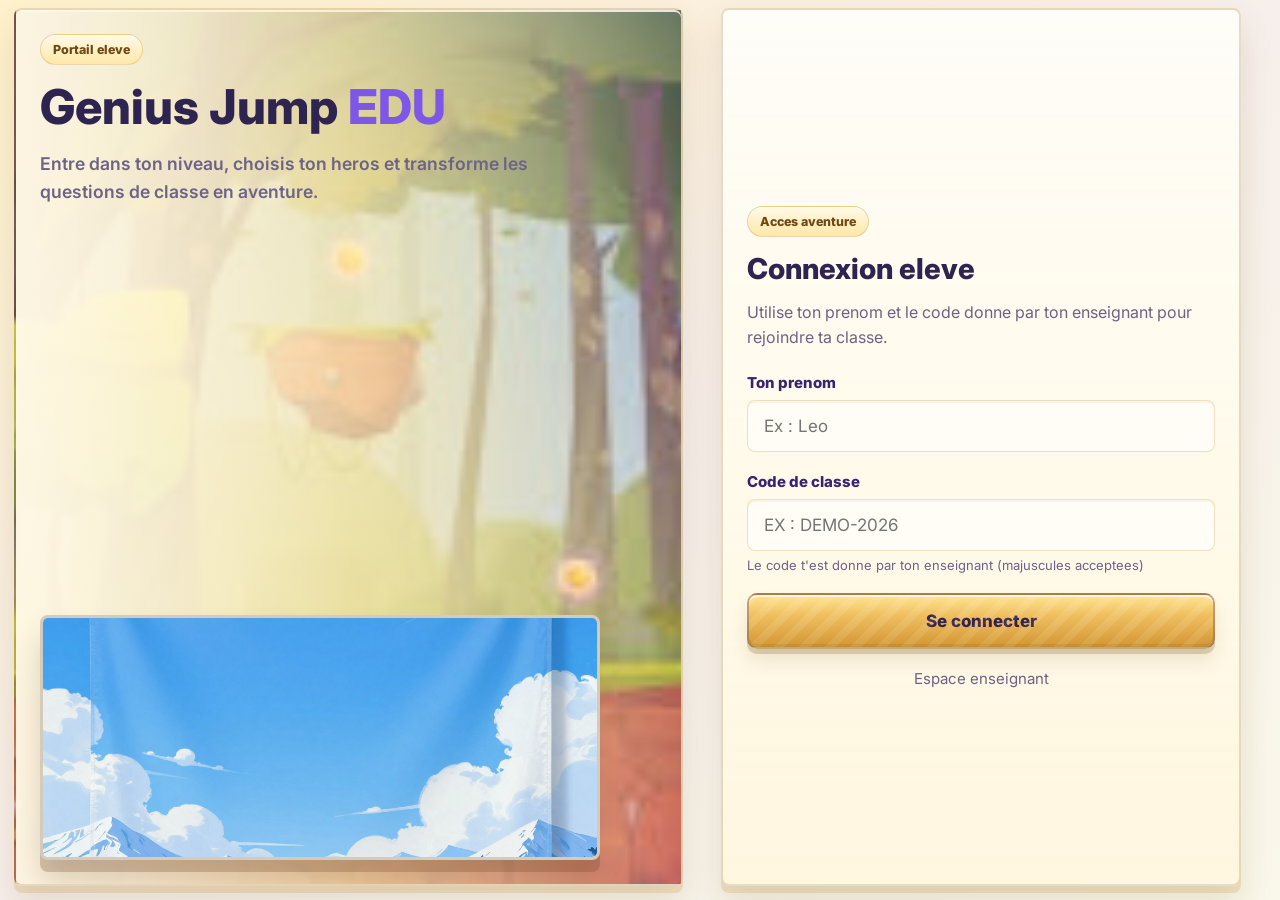
==== commit 79b47041: "mega commit" ====
--- a/index.html
+++ b/index.html
@@ -96,8 +96,16 @@
           <span id="pause-student-name">-</span> · <span id="pause-student-xp">0</span> XP
         </div>
 
+        <nav class="student-tabs" aria-label="Sections eleve">
+          <button type="button" class="student-tab active" data-student-tab="activities">Activites</button>
+          <button type="button" class="student-tab" data-student-tab="shop">Boutique</button>
+          <button type="button" class="student-tab" data-student-tab="inventory">Inventaire</button>
+          <button type="button" class="student-tab" data-student-tab="leaderboard">Classement</button>
+          <button type="button" class="student-tab" data-student-tab="settings">Parametres</button>
+        </nav>
+
         <main class="hub-main">
-          <section class="hub-section hub-activities">
+          <section class="hub-section hub-activities student-panel" id="student-panel-activities">
             <div class="section-head">
               <h2>Activites</h2>
               <p id="activities-hint">Selectionne une activite configuree par ton enseignant.</p>
@@ -107,6 +115,51 @@
               <span id="activity-mode-badge" class="mode-pill">LECON</span>
               <p id="activity-detail-text">-</p>
             </div>
+          </section>
+
+          <section class="hub-section student-panel hidden" id="student-panel-shop">
+            <div class="section-head split-head">
+              <div>
+                <h2>Boutique</h2>
+                <p>Depense tes pieces pour acheter des objets utilisables pendant l'aventure.</p>
+              </div>
+              <div class="wallet-pill"><span>Pieces</span><strong id="shop-wallet">0</strong></div>
+            </div>
+            <div id="shop-grid" class="shop-grid"></div>
+          </section>
+
+          <section class="hub-section student-panel hidden" id="student-panel-inventory">
+            <div class="section-head split-head">
+              <div>
+                <h2>Inventaire</h2>
+                <p>Utilise tes objets avant ou pendant une partie.</p>
+              </div>
+              <div class="wallet-pill"><span>Pieces</span><strong id="inventory-wallet">0</strong></div>
+            </div>
+            <div id="inventory-grid" class="inventory-grid"></div>
+          </section>
+
+          <section class="hub-section student-panel hidden" id="student-panel-leaderboard">
+            <div class="section-head">
+              <h2>Classement</h2>
+              <p>Compare ta progression avec les autres eleves de ta classe.</p>
+            </div>
+            <div id="student-leaderboard" class="student-leaderboard"></div>
+          </section>
+
+          <section class="hub-section student-panel hidden" id="student-panel-settings">
+            <div class="section-head">
+              <h2>Parametres</h2>
+              <p>Regle le confort du jeu sur cet appareil.</p>
+            </div>
+            <form id="student-settings-form" class="student-settings">
+              <label><span>Sons</span><input type="checkbox" id="student-set-sound"></label>
+              <label><span>Volume general</span><input type="range" id="student-set-volume" min="0" max="100" value="70"></label>
+              <label><span>Afficher les aides</span><input type="checkbox" id="student-set-hints"></label>
+              <label><span>Animations reduites</span><input type="checkbox" id="student-set-motion"></label>
+              <button type="submit" class="btn-primary btn-large">Enregistrer</button>
+              <p id="student-settings-feedback" class="settings-feedback"></p>
+            </form>
           </section>
 
           <aside class="hub-section hub-sidebar">
@@ -126,6 +179,7 @@
             <div class="hub-actions">
               <button type="button" id="menu-resume" class="btn-secondary btn-large hidden">Reprendre</button>
               <button type="button" id="menu-play" class="btn-primary btn-large btn-play" disabled>Jouer</button>
+              <button type="button" id="quick-inventory" class="btn-secondary btn-large">Inventaire</button>
               <button type="button" id="menu-quit" class="btn-ghost">Quitter la partie</button>
             </div>
           </aside>
--- a/style.css
+++ b/style.css
@@ -2496,3 +2496,508 @@
   background: #eafff8 !important;
   border-color: rgba(85, 207, 179, 0.52) !important;
 }
+
+/* --- QUIZ CALM SUCCESS + COMPACT STUDENT SCREEN --- */
+.login-layout {
+  padding: 8px 14px 14px !important;
+  gap: 14px !important;
+  align-items: stretch;
+}
+
+.login-brand {
+  min-height: calc(100svh - 22px) !important;
+  padding: 24px !important;
+}
+
+.login-card {
+  align-self: stretch !important;
+  justify-content: center !important;
+  padding: 24px !important;
+}
+
+.hub-banner {
+  height: 76px !important;
+}
+
+.hub-header {
+  padding: 12px 24px !important;
+}
+
+.hub-main {
+  gap: 16px !important;
+  padding: 14px 20px 18px !important;
+}
+
+.hub-section {
+  padding: 18px !important;
+}
+
+.activities-grid {
+  gap: 10px !important;
+}
+
+.activity-card {
+  padding: 13px !important;
+}
+
+.character-picker {
+  min-height: 180px !important;
+}
+
+.quiz-panel {
+  isolation: isolate;
+}
+
+#quizFeedback {
+  position: relative;
+  margin-top: 16px;
+  padding: 14px 16px;
+  border-radius: 12px;
+  text-align: center;
+  color: #2f2450;
+  overflow: hidden;
+}
+
+#quizFeedback strong {
+  display: block;
+  font-size: clamp(1.05rem, 2.2vw, 1.45rem);
+  margin-bottom: 4px;
+}
+
+#quizFeedback p {
+  margin: 0;
+  color: #5d5278;
+  line-height: 1.45;
+}
+
+.quiz-feedback-correct {
+  background:
+    radial-gradient(circle at 18% 30%, rgba(255,255,255,0.72), transparent 22%),
+    linear-gradient(135deg, #fff9e8, #eafff8 48%, #f2ecff);
+  border: 2px solid rgba(85, 207, 179, 0.44);
+  box-shadow:
+    0 8px 0 rgba(85, 207, 179, 0.14),
+    inset 0 2px 0 rgba(255,255,255,0.75);
+  animation: calmAnswerGlow 1.8s ease-in-out infinite alternate;
+}
+
+.quiz-feedback-wrong,
+.quiz-feedback-info {
+  background: linear-gradient(135deg, #fff9e8, #f2ecff);
+  border: 2px solid rgba(167, 139, 250, 0.34);
+}
+
+.quiz-calm-burst {
+  position: absolute;
+  inset: 0;
+  pointer-events: none;
+  opacity: 0.82;
+}
+
+.quiz-calm-burst span {
+  position: absolute;
+  width: 90px;
+  height: 90px;
+  border-radius: 999px;
+  background: radial-gradient(circle, rgba(85, 207, 179, 0.28), transparent 68%);
+  animation: calmOrbFloat 2.6s ease-in-out infinite;
+}
+
+.quiz-calm-burst span:nth-child(1) { left: 8%; top: 12%; }
+.quiz-calm-burst span:nth-child(2) { right: 14%; top: 4%; animation-delay: 0.45s; background: radial-gradient(circle, rgba(167, 139, 250, 0.24), transparent 68%); }
+.quiz-calm-burst span:nth-child(3) { left: 45%; bottom: -24px; animation-delay: 0.9s; background: radial-gradient(circle, rgba(255, 217, 120, 0.28), transparent 68%); }
+
+.quiz-correct::after {
+  content: "";
+  position: absolute;
+  inset: -18px;
+  z-index: -1;
+  pointer-events: none;
+  background:
+    radial-gradient(circle at 20% 20%, rgba(85, 207, 179, 0.28), transparent 18%),
+    radial-gradient(circle at 80% 16%, rgba(167, 139, 250, 0.22), transparent 20%),
+    radial-gradient(circle at 50% 90%, rgba(255, 217, 120, 0.28), transparent 24%);
+  filter: blur(2px);
+  animation: calmPanelAura 2.4s ease-in-out infinite alternate;
+}
+
+@keyframes calmAnswerGlow {
+  from { transform: translateY(0); filter: saturate(1); }
+  to { transform: translateY(-2px); filter: saturate(1.08); }
+}
+
+@keyframes calmOrbFloat {
+  0%, 100% { transform: translateY(8px) scale(0.92); opacity: 0.35; }
+  50% { transform: translateY(-8px) scale(1.08); opacity: 0.75; }
+}
+
+@keyframes calmPanelAura {
+  from { opacity: 0.45; transform: scale(0.98); }
+  to { opacity: 0.85; transform: scale(1.02); }
+}
+
+@media (max-width: 900px) {
+  .login-layout {
+    padding: 6px !important;
+    gap: 8px !important;
+  }
+  .login-brand {
+    min-height: auto !important;
+    padding: 18px !important;
+  }
+  .login-card {
+    padding: 18px !important;
+  }
+  .hub-banner {
+    height: 52px !important;
+  }
+  .hub-main {
+    padding: 10px !important;
+  }
+}
+
+.lesson-fragment-reading {
+  width: 100%;
+}
+
+.lesson-fragment-content {
+  display: grid;
+  gap: 16px;
+}
+
+.lesson-fragment-content p {
+  margin: 0;
+  color: #2f2450;
+  font-size: clamp(1rem, 2vw, 1.22rem);
+  font-weight: 600;
+  line-height: 1.6;
+}
+
+.lesson-fragment-image,
+.lesson-fragment-image-prompt {
+  width: min(100%, 520px);
+  max-height: 280px;
+  margin: 0 auto;
+  border: 2px solid rgba(200, 146, 55, 0.34);
+  border-radius: 8px;
+  background: #fffdf5;
+  box-shadow: 0 6px 0 rgba(200, 146, 55, 0.16);
+}
+
+.lesson-fragment-image {
+  object-fit: cover;
+  display: block;
+}
+
+.lesson-fragment-image-prompt {
+  padding: 14px;
+  color: #6f4711;
+  font-weight: 700;
+  text-align: center;
+}
+
+.lesson-read-btn {
+  width: min(260px, 100%);
+  margin: 0 auto;
+}
+
+/* --- STUDENT SHOP / INVENTORY / SETTINGS --- */
+.student-tabs {
+  display: flex;
+  flex-wrap: wrap;
+  gap: 8px;
+  padding: 10px 20px 0;
+  background: rgba(255, 248, 229, 0.86);
+}
+
+.student-tab {
+  min-height: 40px;
+  padding: 0 14px;
+  border: 2px solid rgba(200, 146, 55, 0.24);
+  border-radius: 10px;
+  background: #fffdf5;
+  color: #2f2450;
+  font-weight: 800;
+  cursor: pointer;
+  box-shadow: 0 4px 0 rgba(200, 146, 55, 0.12);
+}
+
+.student-tab.active {
+  background: linear-gradient(180deg, #ffd978, #e9b657);
+  border-color: rgba(126, 87, 230, 0.36);
+}
+
+.split-head {
+  display: flex;
+  align-items: flex-start;
+  justify-content: space-between;
+  gap: 14px;
+}
+
+.wallet-pill {
+  min-width: 112px;
+  display: grid;
+  gap: 2px;
+  justify-items: center;
+  padding: 10px 12px;
+  border: 2px solid rgba(200, 146, 55, 0.3);
+  border-radius: 10px;
+  background: #fff0bd;
+  color: #6f4711;
+  font-weight: 800;
+}
+
+.wallet-pill strong {
+  color: #2f2450;
+  font-size: 1.45rem;
+}
+
+.shop-grid,
+.inventory-grid {
+  display: grid;
+  grid-template-columns: repeat(auto-fit, minmax(230px, 1fr));
+  gap: 12px;
+}
+
+.shop-card,
+.inventory-card {
+  display: grid;
+  grid-template-columns: 52px 1fr;
+  gap: 12px;
+  align-items: start;
+  min-height: 160px;
+  padding: 14px;
+  border: 2px solid rgba(200, 146, 55, 0.22);
+  border-radius: 10px;
+  background:
+    linear-gradient(180deg, rgba(255,255,255,0.78), rgba(255,247,223,0.92)),
+    #fffdf5;
+  box-shadow: 0 5px 0 rgba(200, 146, 55, 0.12);
+}
+
+.item-icon {
+  width: 52px;
+  aspect-ratio: 1;
+  display: grid;
+  place-items: center;
+  border-radius: 10px;
+  border: 2px solid rgba(126, 87, 230, 0.22);
+  background: #f2ecff;
+  color: #2f2450;
+  font-size: 1.55rem;
+  font-weight: 900;
+}
+
+.item-copy {
+  min-width: 0;
+}
+
+.item-copy h3 {
+  margin: 0 0 6px;
+  color: #2f2450;
+  font-size: 1rem;
+}
+
+.item-copy p {
+  margin: 0 0 10px;
+  color: #6d6385;
+  line-height: 1.35;
+  font-weight: 600;
+}
+
+.item-price,
+.item-count {
+  display: inline-block;
+  padding: 5px 8px;
+  border-radius: 999px;
+  background: #eafff8;
+  color: #17614f;
+  font-weight: 900;
+}
+
+.item-action {
+  grid-column: 1 / -1;
+  width: 100%;
+  min-height: 40px;
+}
+
+.item-action:disabled {
+  opacity: 0.48;
+  cursor: not-allowed;
+}
+
+.inventory-empty {
+  grid-column: 1 / -1;
+  padding: 16px;
+  border: 2px dashed rgba(200, 146, 55, 0.28);
+  border-radius: 10px;
+  background: #fffdf5;
+  color: #6d6385;
+  font-weight: 700;
+  text-align: center;
+}
+
+.active-effects-bar {
+  display: flex;
+  flex-wrap: wrap;
+  gap: 8px;
+  margin-bottom: 12px;
+}
+
+.active-effects-bar span {
+  padding: 7px 10px;
+  border-radius: 999px;
+  border: 2px solid rgba(126, 87, 230, 0.22);
+  background: #f2ecff;
+  color: #34224e;
+  font-weight: 800;
+}
+
+.student-leaderboard {
+  display: grid;
+  gap: 8px;
+}
+
+.leaderboard-row {
+  display: grid;
+  grid-template-columns: 58px 1fr auto auto;
+  gap: 10px;
+  align-items: center;
+  padding: 11px 12px;
+  border: 2px solid rgba(200, 146, 55, 0.18);
+  border-radius: 10px;
+  background: #fffdf5;
+  color: #2f2450;
+}
+
+.leaderboard-row.active {
+  background: #eafff8;
+  border-color: rgba(85, 207, 179, 0.5);
+}
+
+.student-settings {
+  display: grid;
+  gap: 12px;
+  max-width: 680px;
+}
+
+.student-settings label {
+  display: grid;
+  grid-template-columns: 1fr auto;
+  gap: 14px;
+  align-items: center;
+  padding: 12px;
+  border: 2px solid rgba(200, 146, 55, 0.18);
+  border-radius: 10px;
+  background: #fffdf5;
+  color: #2f2450;
+  font-weight: 800;
+}
+
+.student-settings input[type="range"] {
+  width: min(240px, 42vw);
+}
+
+.settings-feedback {
+  min-height: 20px;
+  color: #17614f;
+  font-weight: 800;
+}
+
+.student-hide-hints .quiz-hint {
+  display: none;
+}
+
+.student-reduced-motion *,
+.student-reduced-motion *::before,
+.student-reduced-motion *::after {
+  animation-duration: 0.001ms !important;
+  animation-iteration-count: 1 !important;
+  transition-duration: 0.001ms !important;
+}
+
+@media (max-width: 760px) {
+  .student-tabs {
+    padding: 8px 10px 0;
+  }
+
+  .student-tab {
+    flex: 1 1 120px;
+  }
+
+  .split-head,
+  .leaderboard-row {
+    grid-template-columns: 1fr;
+  }
+
+  .split-head {
+    display: grid;
+  }
+
+  .wallet-pill {
+    justify-items: start;
+  }
+}
+
+/* --- STUDENT MENU ALIGNMENT FIX --- */
+#menuOverlay {
+  top: 0;
+  left: 0;
+  transform: none;
+}
+
+.menu-shell {
+  height: 100dvh;
+  min-height: 0;
+  overflow: hidden;
+}
+
+.menu-screen {
+  height: 100dvh;
+  min-height: 0;
+  overflow: auto;
+  justify-content: flex-start;
+}
+
+#hub-screen {
+  position: relative;
+}
+
+#hub-screen .hub-banner {
+  position: absolute !important;
+  inset: 0 0 auto 0;
+  height: 92px !important;
+  z-index: 0;
+  pointer-events: none;
+}
+
+#hub-screen .hub-header,
+#hub-screen .student-tabs,
+#hub-screen .hub-main,
+#hub-screen .pause-stats {
+  position: relative;
+  z-index: 1;
+}
+
+#hub-screen .hub-header {
+  margin-top: 0 !important;
+}
+
+#hub-screen .student-tabs {
+  padding-top: 8px;
+}
+
+.login-layout {
+  min-height: 100dvh;
+  margin-top: 0 !important;
+}
+
+@media (max-width: 900px) {
+  .menu-screen {
+    height: 100dvh;
+  }
+
+  #hub-screen .hub-banner {
+    height: 64px !important;
+  }
+}
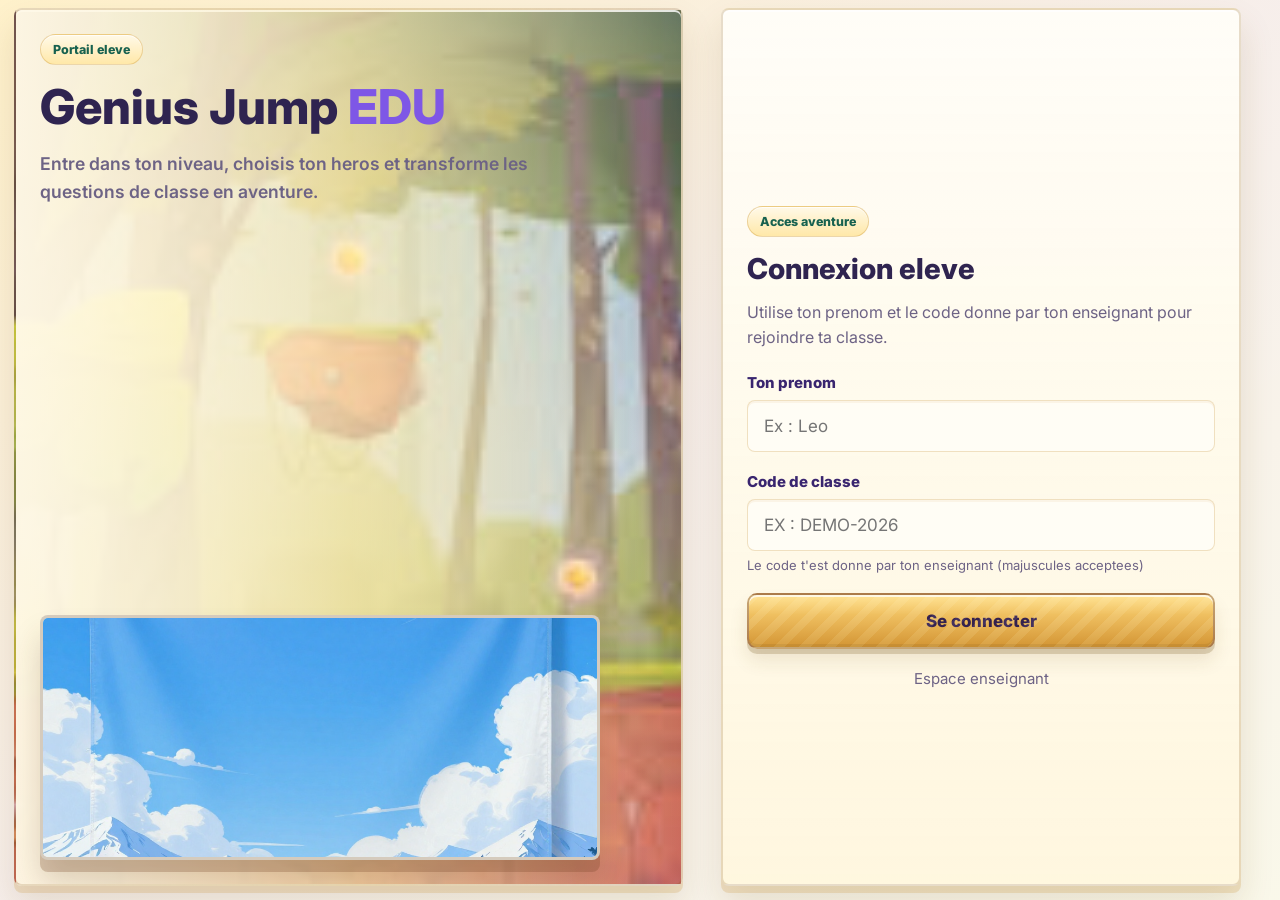
==== commit 26f38afe: "optimisation boucle jeu" ====
--- a/index.html
+++ b/index.html
@@ -171,7 +171,7 @@
               <button type="button" id="prev-char" class="char-nav" aria-label="Precedent">&#9664;</button>
               <div class="char-display">
                 <div id="menu-player-sprite" class="menu-player-sprite"></div>
-                <p id="character-name" class="char-name">Duthant</p>
+                <p id="character-name" class="char-name">Durhant</p>
               </div>
               <button type="button" id="next-char" class="char-nav" aria-label="Suivant">&#9654;</button>
             </div>
--- a/style.css
+++ b/style.css
@@ -3001,3 +3001,58 @@
     height: 64px !important;
   }
 }
+
+/* --- READABILITY PASS: green text on yellow/parchment panels --- */
+:root {
+  --gj-readable-green: #17614f;
+  --gj-readable-green-strong: #0f4f3f;
+}
+
+.login-kicker,
+.login-card-kicker,
+.hub-badge,
+.activity-selected,
+.pause-stats,
+.quiz-meta,
+.quiz-meta span,
+.quiz-hint,
+.history-empty-state,
+.lesson-fragment-image-prompt,
+.wallet-pill,
+.inventory-empty,
+.hub-badge strong,
+.char-name,
+.chat-message.bot .chat-sender,
+.item-price,
+.item-count,
+.settings-feedback {
+  color: var(--gj-readable-green) !important;
+}
+
+.livre-text-box,
+#livreText,
+#livreText *,
+.lesson-fragment-content p,
+.grimoire-question {
+  color: var(--gj-readable-green-strong) !important;
+}
+
+.grimoire-heading,
+.grimoire-key {
+  display: inline-block;
+  color: var(--gj-readable-green) !important;
+  font-weight: 900;
+}
+
+.grimoire-heading {
+  font-size: 24px;
+}
+
+.grimoire-question {
+  font-size: 18px;
+  font-style: italic;
+}
+
+.grimoire-key {
+  font-size: 22px;
+}
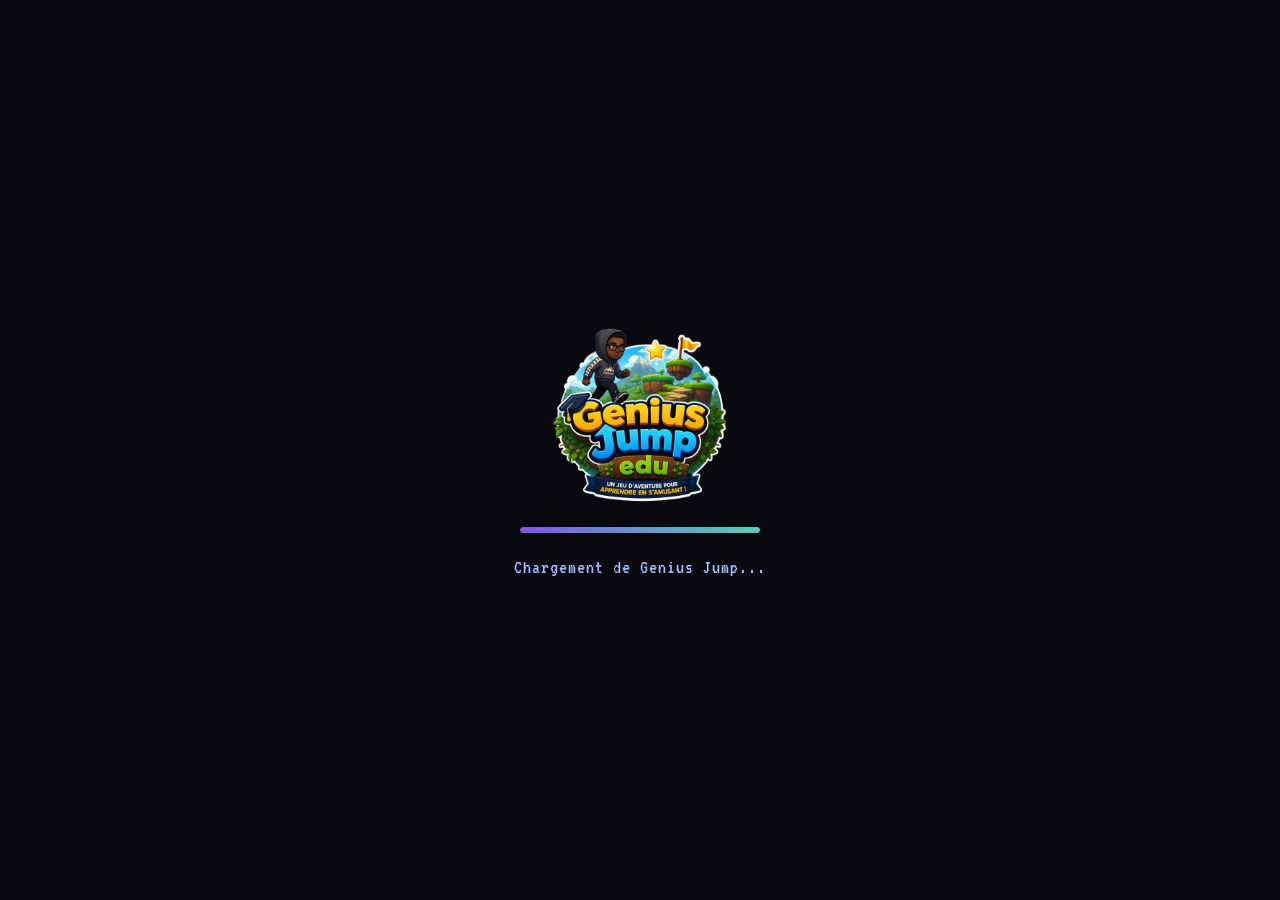
==== commit bd72c758: "refactorisation interface" ====
--- a/index.html
+++ b/index.html
@@ -17,6 +17,17 @@
   </script>
 </head>
 <body>
+  <!-- Ecran de chargement anime -->
+  <div id="loading-screen">
+    <div class="loading-content">
+      <img src="logo_genius.png" alt="Genius Logo" class="loading-logo">
+      <div class="loading-bar-container">
+        <div class="loading-bar-fill"></div>
+      </div>
+      <div class="loading-text">Chargement de Genius Jump...</div>
+    </div>
+  </div>
+
   <canvas id="game"></canvas>
 
   <div id="quizOverlay" class="hidden" aria-hidden="true">
@@ -41,11 +52,38 @@
   <div id="menuOverlay" role="dialog">
     <div class="menu-shell">
 
+      <!-- Ecran choix du profil -->
+      <div id="role-screen" class="menu-screen">
+        <div class="login-layout role-layout">
+          <div class="login-brand">
+            <div class="login-brand-copy">
+              <img src="logo_genius.png" alt="Genius Logo" class="login-logo-img">
+              <span class="login-kicker">Genius Jump EDU</span>
+              <h1>Choisis ton <span>espace</span></h1>
+              <p>Entre comme eleve pour jouer, ou comme enseignant pour preparer les classes et les activites.</p>
+            </div>
+            <div class="login-banner-card" aria-hidden="true">
+              <img src="banner10.png" alt="">
+            </div>
+          </div>
+          <div class="login-card role-card">
+            <span class="login-card-kicker">Connexion</span>
+            <h2>Tu veux te connecter comment ?</h2>
+            <p class="login-card-intro">Choisis ton role pour acceder au bon espace.</p>
+            <div class="role-actions">
+              <button type="button" id="btn-role-student" class="btn-primary btn-large">Se connecter en tant qu'eleve</button>
+              <a href="./dashboard/index.html" id="btn-role-teacher" class="btn-secondary btn-large role-link">Se connecter en tant qu'enseignant</a>
+            </div>
+          </div>
+        </div>
+      </div>
+
       <!-- Ecran connexion -->
-      <div id="login-screen" class="menu-screen">
+      <div id="login-screen" class="menu-screen hidden">
         <div class="login-layout">
           <div class="login-brand">
             <div class="login-brand-copy">
+              <img src="logo_genius.png" alt="Genius Logo" class="login-logo-img">
               <span class="login-kicker">Portail eleve</span>
               <h1>Genius Jump <span>EDU</span></h1>
               <p>Entre dans ton niveau, choisis ton heros et transforme les questions de classe en aventure.</p>
@@ -69,7 +107,6 @@
             </div>
             <p id="login-error" class="login-error hidden"></p>
             <button type="button" id="btn-verify-class" class="btn-primary btn-large">Se connecter</button>
-            <a href="./dashboard/index.html" class="link-prof" target="_blank">Espace enseignant</a>
           </div>
         </div>
       </div>
@@ -79,30 +116,28 @@
         <div class="hub-banner" aria-hidden="true"></div>
         <header class="hub-header">
           <div class="hub-header-left">
-            <h1>Genius Jump <span>EDU</span></h1>
+            <div class="hub-header-brand">
+              <img src="logo_genius.png" alt="Genius Logo" class="hub-logo-img">
+              <h1>Genius Jump <span>EDU</span></h1>
+            </div>
             <p id="hub-welcome">Bienvenue</p>
           </div>
           <div class="hub-header-right">
-            <div class="hub-badge">
-              <span class="hub-badge-label">Classe</span>
-              <strong id="profile-class-code">-</strong>
-            </div>
+            <nav class="student-tabs" aria-label="Sections eleve">
+              <button type="button" class="student-tab active" data-student-tab="activities"><img class="tab-icon" src="icones/question.png" alt=""> Activites</button>
+              <button type="button" class="student-tab" data-student-tab="shop"><img class="tab-icon" src="icones/session.png" alt=""> Boutique</button>
+              <button type="button" class="student-tab" data-student-tab="inventory"><img class="tab-icon" src="icones/boar.png" alt=""> Inventaire</button>
+              <button type="button" class="student-tab" data-student-tab="leaderboard"><img class="tab-icon" src="icones/classement.png" alt=""> Classement</button>
+              <button type="button" class="student-tab" data-student-tab="settings"><img class="tab-icon" src="icones/evaluation.png" alt=""> Parametres</button>
+            </nav>
+            <div class="hub-badge"><span class="hub-badge-label">Classe :</span> <strong id="profile-class-code">-</strong></div>
             <button type="button" id="btn-change-profile" class="btn-ghost">Changer de compte</button>
-            <a href="./dashboard/index.html" class="btn-ghost" target="_blank">Espace prof</a>
           </div>
         </header>
 
         <div id="menu-xp-display" class="pause-stats hidden">
           <span id="pause-student-name">-</span> · <span id="pause-student-xp">0</span> XP
         </div>
-
-        <nav class="student-tabs" aria-label="Sections eleve">
-          <button type="button" class="student-tab active" data-student-tab="activities">Activites</button>
-          <button type="button" class="student-tab" data-student-tab="shop">Boutique</button>
-          <button type="button" class="student-tab" data-student-tab="inventory">Inventaire</button>
-          <button type="button" class="student-tab" data-student-tab="leaderboard">Classement</button>
-          <button type="button" class="student-tab" data-student-tab="settings">Parametres</button>
-        </nav>
 
         <main class="hub-main">
           <section class="hub-section hub-activities student-panel" id="student-panel-activities">
@@ -123,7 +158,7 @@
                 <h2>Boutique</h2>
                 <p>Depense tes pieces pour acheter des objets utilisables pendant l'aventure.</p>
               </div>
-              <div class="wallet-pill"><span>Pieces</span><strong id="shop-wallet">0</strong></div>
+              <div class="wallet-pill">🪙 <strong id="shop-wallet">0</strong></div>
             </div>
             <div id="shop-grid" class="shop-grid"></div>
           </section>
@@ -134,7 +169,7 @@
                 <h2>Inventaire</h2>
                 <p>Utilise tes objets avant ou pendant une partie.</p>
               </div>
-              <div class="wallet-pill"><span>Pieces</span><strong id="inventory-wallet">0</strong></div>
+              <div class="wallet-pill">🪙 <strong id="inventory-wallet">0</strong></div>
             </div>
             <div id="inventory-grid" class="inventory-grid"></div>
           </section>
@@ -191,6 +226,7 @@
 
   <div id="controls">
     <div id="joy"></div>
+    <div id="hud-items-ring" aria-label="Objets actifs"></div>
     <button id="jump" aria-label="Saut">▲</button>
     <div id="hud"></div>
     <button id="pauseBtn" aria-label="Pause">⏸</button>
@@ -253,6 +289,64 @@
     </form>
   </div>
 
+  <!-- Ecran Game Over avec bouton Voir le bilan -->
+  <div id="gameover-overlay" class="hidden" role="dialog" aria-modal="true">
+    <div class="gameover-content">
+      <div class="gameover-icon">🏆</div>
+      <h2 class="gameover-title">Partie Terminée !</h2>
+      <p class="gameover-sub">Bravo, tu as utilise toutes tes tentatives.</p>
+      <button type="button" id="btn-gameover-summary" class="arcade-btn green-btn gameover-btn">Voir mon bilan</button>
+    </div>
+  </div>
+
+  <!-- Modal Bilan de Fin de Session -->
+  <div id="session-summary-modal" class="modal hidden" role="dialog" aria-modal="true">
+    <div class="summary-modal-content">
+      <div class="summary-modal-header">
+        <h2 id="summary-title">Bilan de ta partie</h2>
+        <span id="summary-mode-badge" class="badge">Mode</span>
+      </div>
+      <div class="summary-modal-body">
+        
+        <!-- Score Card (XP / Moyenne) -->
+        <div class="summary-stats-grid">
+          <div class="summary-stat-card">
+            <span class="stat-label">Points d'XP Gagnés</span>
+            <strong id="summary-xp-val" class="stat-value">+0 XP</strong>
+          </div>
+          <div class="summary-stat-card" id="summary-grade-card">
+            <span class="stat-label">Moyenne de Réussite</span>
+            <strong id="summary-grade-val" class="stat-value">0%</strong>
+          </div>
+          <div class="summary-stat-card">
+            <span class="stat-label">Tentatives Consommées</span>
+            <strong id="summary-attempts-val" class="stat-value">1 / 3</strong>
+          </div>
+        </div>
+
+        <!-- Inventory Status -->
+        <div class="summary-section">
+          <h3>📦 Ton Inventaire Actuel</h3>
+          <div id="summary-inventory-list" class="summary-inventory-list">
+            <!-- Dynamically populated inventory items -->
+          </div>
+        </div>
+
+        <!-- Missed Questions -->
+        <div class="summary-section">
+          <h3>❌ Questions Ratées</h3>
+          <div id="summary-missed-list" class="summary-missed-list">
+            <!-- Dynamically populated failed questions with explanations -->
+          </div>
+        </div>
+
+      </div>
+      <div class="summary-modal-footer">
+        <button type="button" id="btn-summary-close" class="arcade-btn green-btn">Retour au Menu principal</button>
+      </div>
+    </div>
+  </div>
+
   <script type="module" src="main.js"></script>
 </body>
 </html>
--- a/style.css
+++ b/style.css
@@ -246,10 +246,27 @@
   display: flex;
   align-items: center;
   justify-content: space-between;
-  padding: 20px 32px;
+  gap: 12px;
+  padding: 12px 20px;
   border-bottom: 1px solid rgba(255,255,255,0.08);
   background: rgba(15,23,42,0.6);
   backdrop-filter: blur(8px);
+}
+.hub-header-left {
+  display: flex;
+  flex-direction: column;
+  gap: 2px;
+  flex-shrink: 0;
+}
+.hub-header-brand {
+  display: flex;
+  align-items: center;
+  gap: 12px;
+}
+.hub-logo-img {
+  width: 40px;
+  height: 40px;
+  flex-shrink: 0;
 }
 .hub-header-left h1 {
   font-size: 1.5rem;
@@ -260,25 +277,28 @@
 .hub-header-left p, #hub-welcome {
   font-size: 0.9375rem;
   color: #94a3b8;
-  margin-top: 4px;
+  margin-top: 0;
 }
 .hub-header-right {
   display: flex;
   align-items: center;
-  gap: 12px;
+  gap: 10px;
   flex-wrap: wrap;
+  flex: 1;
+  justify-content: flex-end;
 }
 .hub-badge {
-  display: flex;
-  flex-direction: column;
-  align-items: flex-end;
-  padding: 8px 14px;
+  display: inline-flex;
+  align-items: center;
+  gap: 4px;
+  padding: 5px 10px;
   background: rgba(59,130,246,0.12);
   border: 1px solid rgba(59,130,246,0.3);
-  border-radius: 8px;
-}
-.hub-badge-label { font-size: 0.75rem; color: #94a3b8; }
-.hub-badge strong { font-size: 1.125rem; color: #fbbf24; letter-spacing: 0.06em; }
+  border-radius: 6px;
+  white-space: nowrap;
+}
+.hub-badge-label { font-size: 0.78rem; color: #94a3b8; font-weight: 600; }
+.hub-badge strong { font-size: 0.85rem; color: #fbbf24; letter-spacing: 0.03em; }
 
 .hub-main {
   flex: 1;
@@ -315,6 +335,7 @@
   gap: 12px;
   overflow-y: auto;
   flex: 1;
+  min-height: 0;
   align-content: start;
   padding-right: 4px;
 }
@@ -2705,26 +2726,35 @@
 .student-tabs {
   display: flex;
   flex-wrap: wrap;
-  gap: 8px;
-  padding: 10px 20px 0;
-  background: rgba(255, 248, 229, 0.86);
+  gap: 6px;
 }
 
 .student-tab {
-  min-height: 40px;
-  padding: 0 14px;
+  min-height: 34px;
+  padding: 0 12px;
   border: 2px solid rgba(200, 146, 55, 0.24);
-  border-radius: 10px;
+  border-radius: 8px;
   background: #fffdf5;
   color: #2f2450;
+  font-size: 0.85rem;
   font-weight: 800;
   cursor: pointer;
-  box-shadow: 0 4px 0 rgba(200, 146, 55, 0.12);
+  display: inline-flex;
+  align-items: center;
+  gap: 6px;
+  box-shadow: 0 3px 0 rgba(200, 146, 55, 0.12);
+}
+.tab-icon {
+  width: 18px;
+  height: 18px;
+  object-fit: contain;
+  flex-shrink: 0;
 }
 
 .student-tab.active {
   background: linear-gradient(180deg, #ffd978, #e9b657);
   border-color: rgba(126, 87, 230, 0.36);
+  box-shadow: 0 3px 0 rgba(126, 87, 230, 0.25);
 }
 
 .split-head {
@@ -2735,38 +2765,44 @@
 }
 
 .wallet-pill {
-  min-width: 112px;
-  display: grid;
-  gap: 2px;
-  justify-items: center;
-  padding: 10px 12px;
+  display: inline-flex;
+  align-items: center;
+  gap: 4px;
+  padding: 6px 10px;
   border: 2px solid rgba(200, 146, 55, 0.3);
-  border-radius: 10px;
+  border-radius: 8px;
   background: #fff0bd;
   color: #6f4711;
   font-weight: 800;
+  font-size: 0.9rem;
 }
 
 .wallet-pill strong {
   color: #2f2450;
-  font-size: 1.45rem;
+  font-size: 1rem;
 }
 
 .shop-grid,
 .inventory-grid {
   display: grid;
-  grid-template-columns: repeat(auto-fit, minmax(230px, 1fr));
+  grid-template-columns: repeat(auto-fill, minmax(240px, 1fr));
   gap: 12px;
+  overflow-y: auto;
+  flex: 1;
+  min-height: 0;
+  align-content: start;
+  padding-right: 4px;
 }
 
 .shop-card,
 .inventory-card {
   display: grid;
   grid-template-columns: 52px 1fr;
-  gap: 12px;
+  grid-template-rows: 1fr auto;
+  gap: 8px;
   align-items: start;
-  min-height: 160px;
-  padding: 14px;
+  min-height: 220px;
+  padding: 16px;
   border: 2px solid rgba(200, 146, 55, 0.22);
   border-radius: 10px;
   background:
@@ -2856,6 +2892,11 @@
 .student-leaderboard {
   display: grid;
   gap: 8px;
+  overflow-y: auto;
+  flex: 1;
+  min-height: 0;
+  align-content: start;
+  padding-right: 4px;
 }
 
 .leaderboard-row {
@@ -2879,6 +2920,11 @@
   display: grid;
   gap: 12px;
   max-width: 680px;
+  overflow-y: auto;
+  flex: 1;
+  min-height: 0;
+  align-content: start;
+  padding-right: 4px;
 }
 
 .student-settings label {
@@ -2917,12 +2963,11 @@
 }
 
 @media (max-width: 760px) {
-  .student-tabs {
-    padding: 8px 10px 0;
-  }
-
   .student-tab {
-    flex: 1 1 120px;
+    flex: 1 1 90px;
+    min-height: 30px;
+    padding: 0 8px;
+    font-size: 0.78rem;
   }
 
   .split-head,
@@ -2934,9 +2979,6 @@
     display: grid;
   }
 
-  .wallet-pill {
-    justify-items: start;
-  }
 }
 
 /* --- STUDENT MENU ALIGNMENT FIX --- */
@@ -2981,10 +3023,6 @@
 
 #hub-screen .hub-header {
   margin-top: 0 !important;
-}
-
-#hub-screen .student-tabs {
-  padding-top: 8px;
 }
 
 .login-layout {
@@ -3056,3 +3094,581 @@
 .grimoire-key {
   font-size: 22px;
 }
+
+/* --- ROLE CHOICE + FINAL READABILITY FIX --- */
+.role-layout .login-brand {
+  min-height: 100dvh !important;
+}
+
+.role-card {
+  gap: 12px;
+}
+
+.role-actions {
+  display: grid;
+  gap: 12px;
+  margin-top: 8px;
+}
+
+.role-link {
+  display: inline-flex;
+  align-items: center;
+  justify-content: center;
+  text-decoration: none;
+  text-align: center;
+}
+
+:root {
+  --gj-readable-ink: #24184a;
+  --gj-readable-muted: #3c2c67;
+}
+
+#quizQuestionText,
+#quizQuestionText *,
+.missing-words-question-text,
+.missing-words-question-text *,
+.quiz-answers.missing-words-layout,
+.quiz-answers.missing-words-layout *,
+.livre-text-box,
+#livreText,
+#livreText *,
+.lesson-fragment-content p,
+.grimoire-question {
+  color: var(--gj-readable-ink) !important;
+  opacity: 1 !important;
+  text-shadow: none !important;
+}
+
+.missing-words-question-text {
+  margin-bottom: 15px;
+  padding: 12px;
+  border-radius: 8px;
+  background: #fffdf5;
+  border: 2px solid rgba(200, 146, 55, 0.24);
+  font-size: clamp(1rem, 2vw, 1.18rem);
+  font-weight: 800;
+  line-height: 1.75;
+}
+
+.mw-select-element {
+  min-height: 36px;
+  margin: 0 4px;
+  padding: 5px 9px;
+  border-radius: 7px;
+  border: 2px solid rgba(126, 87, 230, 0.35) !important;
+  background: #ffffff !important;
+  color: var(--gj-readable-ink) !important;
+  font-family: inherit;
+  font-size: 0.95rem;
+  font-weight: 800;
+  vertical-align: middle;
+}
+
+.livre-text-box {
+  background: #fffdf5 !important;
+  border-color: rgba(200, 146, 55, 0.34) !important;
+}
+
+.grimoire-heading,
+.grimoire-key {
+  color: #7c4a0f !important;
+}
+
+@media (max-width: 900px) {
+  .role-layout .login-brand {
+    min-height: auto !important;
+  }
+}
+
+/* --- BOOK HISTORY READABILITY FIX --- */
+#bookHistoryPanel .history-list {
+  background:
+    radial-gradient(circle at 18px 18px, rgba(85, 207, 179, 0.22) 0 5px, transparent 6px),
+    linear-gradient(135deg, #f2ecff 0%, #eafff8 54%, #fff7df 100%) !important;
+}
+
+#bookHistoryPanel .history-item {
+  background:
+    linear-gradient(180deg, rgba(255,255,255,0.92), rgba(234,255,248,0.9)),
+    #ffffff !important;
+  border-color: rgba(85, 207, 179, 0.62) !important;
+  box-shadow:
+    0 5px 0 rgba(126, 87, 230, 0.16),
+    inset 0 2px 0 rgba(255,255,255,0.86) !important;
+}
+
+#bookHistoryPanel .history-item-q {
+  color: #6d4edb !important;
+  opacity: 1 !important;
+  text-shadow: none !important;
+}
+
+#bookHistoryPanel .history-item-h {
+  color: #17614f !important;
+  opacity: 1 !important;
+  text-shadow: none !important;
+  font-weight: 800;
+  line-height: 1.35;
+}
+
+#bookHistoryPanel .history-item-h::first-letter {
+  color: #7e57e6;
+}
+
+/* ── HUD Items Ring (objets actifs sur le joystick) ─────────────────────── */
+#hud-items-ring {
+  position: absolute;
+  left: 14px;
+  bottom: 14px;
+  width: 120px;
+  height: 120px;
+  border-radius: 50%;
+  pointer-events: none;
+  z-index: 10;
+  display: none;
+  background: radial-gradient(circle at 50% 50%, rgba(126, 87, 230, 0.08) 0%, transparent 70%);
+  box-shadow: 0 0 20px rgba(126, 87, 230, 0.15), inset 0 0 20px rgba(126, 87, 230, 0.05);
+}
+
+body.in-gameplay #hud-items-ring {
+  display: block;
+}
+
+@media (min-width: 900px) {
+  #hud-items-ring {
+    left: 28px;
+    bottom: 28px;
+    width: 180px;
+    height: 180px;
+    box-shadow: 0 0 30px rgba(126, 87, 230, 0.2), inset 0 0 30px rgba(126, 87, 230, 0.08);
+  }
+}
+
+.hud-item-btn {
+  position: absolute;
+  width: 36px;
+  height: 36px;
+  border-radius: 50%;
+  border: 2px solid rgba(199, 183, 255, 0.55);
+  background: rgba(18, 12, 31, 0.82);
+  backdrop-filter: blur(4px);
+  box-shadow: 0 3px 10px rgba(0,0,0,0.55), inset 0 1px 0 rgba(255,255,255,0.08);
+  color: #fff;
+  font-size: 17px;
+  line-height: 1;
+  display: flex;
+  align-items: center;
+  justify-content: center;
+  cursor: pointer;
+  pointer-events: auto;   /* cliquable */
+  transform: translate(-50%, -50%);
+  transition: transform 0.15s, box-shadow 0.15s, border-color 0.15s;
+  outline: none;
+  padding: 0;
+  overflow: visible;
+}
+
+.hud-item-btn:hover {
+  transform: translate(-50%, -50%) scale(1.18);
+  border-color: rgba(255, 217, 120, 0.9);
+  box-shadow: 0 4px 16px rgba(124, 92, 255, 0.45);
+}
+
+.hud-item-btn:active {
+  transform: translate(-50%, -50%) scale(0.92);
+}
+
+.hud-item-btn.active-effect {
+  border-color: rgba(85, 207, 179, 0.9);
+  box-shadow: 0 0 12px rgba(85, 207, 179, 0.5);
+  animation: hud-pulse 1.4s infinite ease-in-out;
+}
+
+.hud-item-btn.disabled {
+  opacity: 0.35;
+  border-color: rgba(199, 183, 255, 0.2);
+  cursor: not-allowed;
+  filter: grayscale(0.6);
+}
+.hud-item-btn.disabled:hover {
+  transform: translate(-50%, -50%);
+  box-shadow: 0 3px 10px rgba(0,0,0,0.55);
+  border-color: rgba(199, 183, 255, 0.2);
+}
+.hud-item-btn.disabled .hud-badge {
+  background: rgba(126, 87, 230, 0.4);
+}
+
+@keyframes hud-pulse {
+  0%,100% { box-shadow: 0 0 8px rgba(85, 207, 179, 0.4); }
+  50%      { box-shadow: 0 0 18px rgba(85, 207, 179, 0.75); }
+}
+
+/* Badge compteur en coin haut-droit */
+.hud-item-btn .hud-badge {
+  position: absolute;
+  top: -5px;
+  right: -5px;
+  width: 16px;
+  height: 16px;
+  border-radius: 50%;
+  background: #7e57e6;
+  color: #fff;
+  font-family: 'VT323', monospace;
+  font-size: 11px;
+  font-weight: bold;
+  display: flex;
+  align-items: center;
+  justify-content: center;
+  border: 1.5px solid rgba(255,255,255,0.3);
+  pointer-events: none;
+}
+
+.hud-item-btn.active-effect .hud-badge {
+  background: #55cfb3;
+}
+
+/* Arc de progression (barre circulaire) */
+.hud-item-btn .hud-arc {
+  position: absolute;
+  inset: -4px;
+  border-radius: 50%;
+  pointer-events: none;
+}
+
+/* Tooltip au survol */
+.hud-item-btn::after {
+  content: attr(data-label);
+  position: absolute;
+  bottom: calc(100% + 6px);
+  left: 50%;
+  transform: translateX(-50%);
+  white-space: nowrap;
+  background: rgba(12, 8, 24, 0.92);
+  color: #f4ecff;
+  font-family: 'VT323', monospace;
+  font-size: 13px;
+  padding: 3px 7px;
+  border-radius: 5px;
+  border: 1px solid rgba(199, 183, 255, 0.3);
+  pointer-events: none;
+  opacity: 0;
+  transition: opacity 0.15s;
+}
+
+.hud-item-btn:hover::after {
+  opacity: 1;
+}
+
+/* ── Loading Screen ── */
+#loading-screen {
+  position: fixed;
+  inset: 0;
+  background: #090a0f;
+  z-index: 99999;
+  display: flex;
+  align-items: center;
+  justify-content: center;
+  opacity: 1;
+  transition: opacity 0.5s ease-out;
+}
+#loading-screen.fade-out {
+  opacity: 0;
+  pointer-events: none;
+}
+.loading-content {
+  text-align: center;
+  display: flex;
+  flex-direction: column;
+  align-items: center;
+  gap: 24px;
+}
+.loading-logo {
+  width: 180px;
+  height: 180px;
+  animation: loading-pulse 1.8s infinite ease-in-out;
+}
+.loading-bar-container {
+  width: 240px;
+  height: 6px;
+  background: rgba(255, 255, 255, 0.08);
+  border-radius: 99px;
+  overflow: hidden;
+  position: relative;
+  box-shadow: 0 0 10px rgba(0, 0, 0, 0.5);
+}
+.loading-bar-fill {
+  width: 0%;
+  height: 100%;
+  background: linear-gradient(90deg, #7e57e6, #55cfb3);
+  border-radius: 99px;
+  animation: fill-loading-bar 5s linear forwards;
+  box-shadow: 0 0 8px rgba(85, 207, 179, 0.8);
+}
+.loading-text {
+  color: #a9b7ff;
+  font-family: 'VT323', monospace;
+  font-size: 20px;
+  letter-spacing: 1px;
+  animation: loading-text-glow 1.5s infinite alternate;
+}
+@keyframes loading-pulse {
+  0%, 100% { transform: scale(1); filter: drop-shadow(0 0 8px rgba(126, 87, 230, 0.3)); }
+  50% { transform: scale(1.06); filter: drop-shadow(0 0 20px rgba(85, 207, 179, 0.6)); }
+}
+@keyframes fill-loading-bar {
+  0% { width: 0%; }
+  100% { width: 100%; }
+}
+@keyframes loading-text-glow {
+  from { text-shadow: 0 0 4px rgba(85, 207, 179, 0.2); opacity: 0.7; }
+  to { text-shadow: 0 0 12px rgba(85, 207, 179, 0.7); opacity: 1; }
+}
+
+/* ── Login / Brand Logo Styling ── */
+.login-logo-img {
+  width: 60px;
+  height: 60px;
+  margin-bottom: 12px;
+  filter: drop-shadow(0 4px 12px rgba(126, 87, 230, 0.4));
+  animation: logo-gentle-float 4s infinite ease-in-out;
+}
+
+.login-brand-copy {
+  display: flex;
+  flex-direction: column;
+  align-items: flex-start;
+  gap: 4px;
+}
+@keyframes logo-gentle-float {
+  0%, 100% { transform: translateY(0); }
+  50% { transform: translateY(-6px); }
+}
+
+/* ── Session Summary Modal ── */
+#session-summary-modal {
+  position: fixed;
+  inset: 0;
+  display: flex;
+  align-items: center;
+  justify-content: center;
+  z-index: 10000;
+  background: rgba(0, 0, 0, 0.65);
+  backdrop-filter: blur(4px);
+}
+.summary-modal-content {
+  background: rgba(14, 11, 28, 0.98);
+  border: 3px solid #7e57e6;
+  box-shadow: 0 0 35px rgba(126, 87, 230, 0.7);
+  border-radius: 12px;
+  width: 90%;
+  max-width: 640px;
+  max-height: 85vh;
+  display: flex;
+  flex-direction: column;
+  overflow: hidden;
+  animation: modal-zoom-in 0.3s cubic-bezier(0.34, 1.56, 0.64, 1);
+}
+@keyframes modal-zoom-in {
+  from { transform: scale(0.85); opacity: 0; }
+  to { transform: scale(1); opacity: 1; }
+}
+.summary-modal-header {
+  padding: 20px;
+  border-bottom: 2px dashed rgba(126, 87, 230, 0.3);
+  display: flex;
+  align-items: center;
+  justify-content: space-between;
+}
+.summary-modal-header h2 {
+  font-family: 'VT323', monospace;
+  font-size: 28px;
+  color: #ffd700;
+  margin: 0;
+  text-shadow: 0 0 10px rgba(255, 215, 0, 0.3);
+}
+.summary-modal-body {
+  padding: 20px;
+  overflow-y: auto;
+  flex: 1;
+  display: flex;
+  flex-direction: column;
+  gap: 20px;
+}
+.summary-stats-grid {
+  display: grid;
+  grid-template-columns: repeat(auto-fit, minmax(140px, 1fr));
+  gap: 12px;
+}
+.summary-stat-card {
+  background: rgba(126, 87, 230, 0.08);
+  border: 1px solid rgba(126, 87, 230, 0.25);
+  border-radius: 8px;
+  padding: 14px;
+  text-align: center;
+  display: flex;
+  flex-direction: column;
+  gap: 6px;
+}
+.summary-stat-card .stat-label {
+  font-size: 13px;
+  color: #a9b7ff;
+  text-transform: uppercase;
+  letter-spacing: 0.5px;
+}
+.summary-stat-card .stat-value {
+  font-family: 'VT323', monospace;
+  font-size: 24px;
+  color: #55cfb3;
+}
+#summary-grade-val {
+  color: #ffd700;
+}
+.summary-section {
+  display: flex;
+  flex-direction: column;
+  gap: 10px;
+}
+.summary-section h3 {
+  font-family: 'VT323', monospace;
+  font-size: 20px;
+  color: #f4ecff;
+  margin: 0;
+  display: flex;
+  align-items: center;
+  gap: 8px;
+}
+.summary-icon {
+  width: 20px;
+  height: 20px;
+}
+.summary-inventory-list {
+  display: flex;
+  flex-wrap: wrap;
+  gap: 10px;
+  background: rgba(255, 255, 255, 0.03);
+  padding: 12px;
+  border-radius: 8px;
+  min-height: 48px;
+  align-items: center;
+}
+.summary-inv-item {
+  display: flex;
+  align-items: center;
+  gap: 6px;
+  background: rgba(126, 87, 230, 0.15);
+  border: 1px solid rgba(126, 87, 230, 0.35);
+  padding: 5px 10px;
+  border-radius: 20px;
+  font-family: 'VT323', monospace;
+  font-size: 16px;
+  color: #f4ecff;
+}
+.summary-inv-empty {
+  font-style: italic;
+  color: #6b7280;
+  font-size: 14px;
+}
+.summary-missed-list {
+  display: flex;
+  flex-direction: column;
+  gap: 12px;
+}
+.summary-missed-item {
+  background: rgba(231, 76, 60, 0.06);
+  border: 1px solid rgba(231, 76, 60, 0.25);
+  border-radius: 8px;
+  padding: 12px;
+  display: flex;
+  flex-direction: column;
+  gap: 6px;
+}
+.summary-missed-q {
+  font-weight: 600;
+  color: #f4ecff;
+}
+.summary-missed-ans {
+  font-size: 14px;
+  color: #ff9f9f;
+}
+.summary-missed-correct {
+  font-size: 14px;
+  color: #a7f3d0;
+  font-weight: 500;
+}
+.summary-missed-exp {
+  font-size: 13px;
+  color: #cbd5e1;
+  background: rgba(0, 0, 0, 0.2);
+  padding: 6px 10px;
+  border-radius: 4px;
+  margin-top: 4px;
+}
+.summary-no-missed {
+  background: rgba(85, 207, 179, 0.08);
+  border: 1px solid rgba(85, 207, 179, 0.3);
+  color: #a7f3d0;
+  border-radius: 8px;
+  padding: 16px;
+  text-align: center;
+  font-family: 'VT323', monospace;
+  font-size: 18px;
+  width: 100%;
+}
+.summary-modal-footer {
+  padding: 20px;
+  border-top: 2px dashed rgba(126, 87, 230, 0.3);
+  display: flex;
+  justify-content: flex-end;
+}
+
+/* ── Game Over Overlay ── */
+#gameover-overlay {
+  position: fixed;
+  inset: 0;
+  z-index: 9000;
+  display: flex;
+  align-items: center;
+  justify-content: center;
+  pointer-events: none;
+}
+#gameover-overlay .gameover-content {
+  pointer-events: auto;
+  text-align: center;
+  display: flex;
+  flex-direction: column;
+  align-items: center;
+  gap: 16px;
+  background: rgba(0, 0, 0, 0.7);
+  backdrop-filter: blur(4px);
+  padding: 32px 48px;
+  border-radius: 16px;
+  border: 2px solid rgba(255, 215, 0, 0.3);
+  animation: modal-zoom-in 0.4s cubic-bezier(0.34, 1.56, 0.64, 1);
+}
+.gameover-icon {
+  font-size: 64px;
+  animation: gameover-bounce 1s ease-in-out infinite;
+}
+@keyframes gameover-bounce {
+  0%, 100% { transform: translateY(0); }
+  50% { transform: translateY(-12px); }
+}
+.gameover-title {
+  font-family: 'VT323', monospace;
+  font-size: 42px;
+  color: #ffd700;
+  margin: 0;
+  text-shadow: 0 0 20px rgba(255, 215, 0, 0.5);
+}
+.gameover-sub {
+  font-size: 16px;
+  color: #cbd5e1;
+  margin: 0;
+}
+.gameover-btn {
+  font-size: 20px !important;
+  padding: 14px 40px !important;
+  margin-top: 8px;
+}
+
